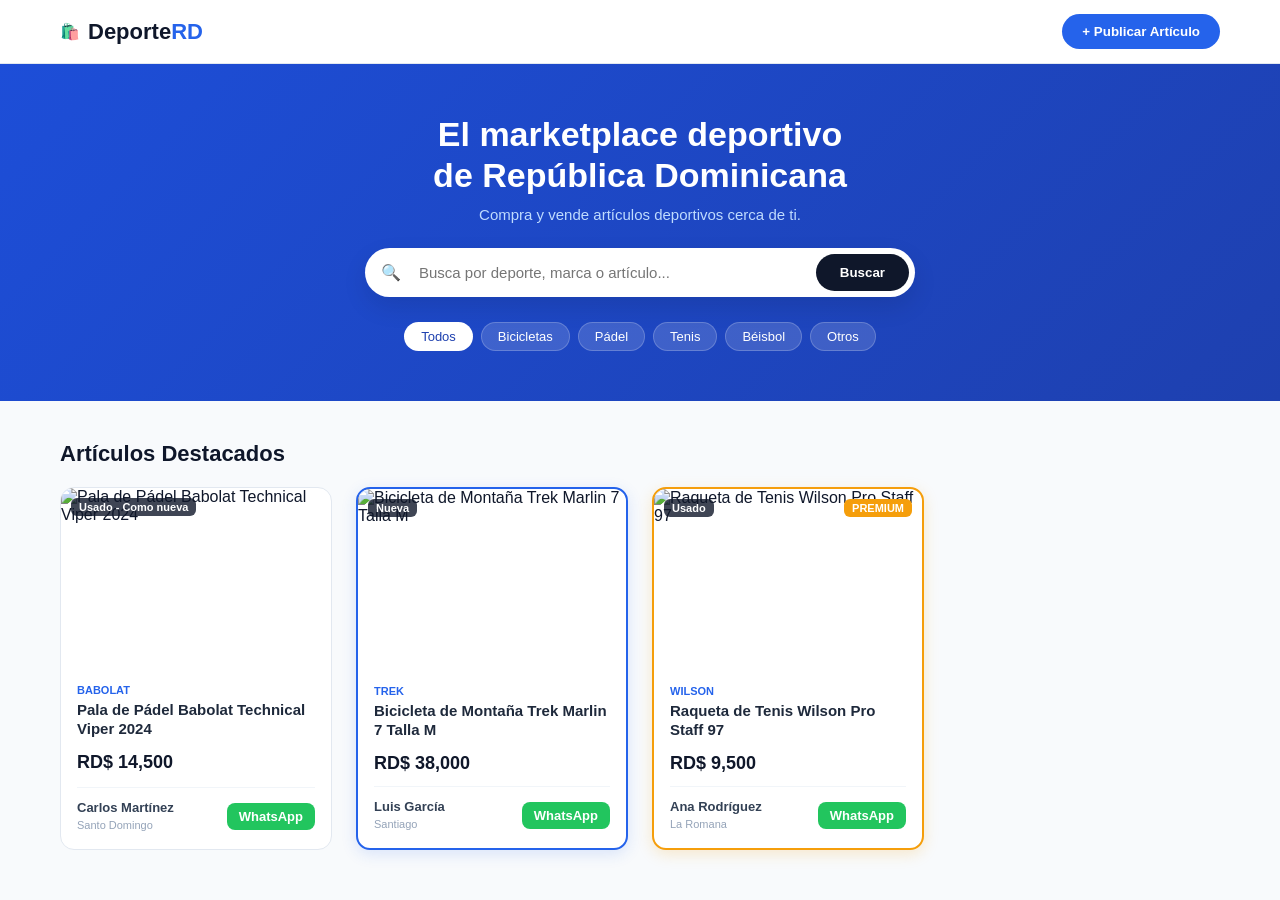
==== index.html @ 19ef5aa2 "Add files via upload" ====
<!DOCTYPE html>
<html lang="es">
<head>
    <meta charset="UTF-8">
    <meta name="viewport" content="width=device-width, initial-scale=1.0">
    <title>DeporteRD - El Marketplace Deportivo de República Dominicana</title>
    <link rel="stylesheet" href="styles.css">
</head>
<body>

    <header class="navbar">
        <div class="nav-container">
            <div class="logo-section">
                <span class="logo-icon">🛍️</span>
                <h1 class="logo">Deporte<span>RD</span></h1>
            </div>
            <button class="btn-publicar" id="btnPublicar">+ Publicar Artículo</button>
        </div>
    </header>

    <section class="hero-banner">
        <div class="hero-content">
            <h2>El marketplace deportivo<br>de República Dominicana</h2>
            <p>Compra y vende artículos deportivos cerca de ti.</p>
            
            <div class="search-container">
                <span class="icon-input">🔍</span>
                <input type="text" id="searchInput" placeholder="Busca por deporte, marca o artículo...">
                <button id="btnBuscar">Buscar</button>
            </div>

            <div class="tags-container">
                <button class="tag-btn active" data-cat="Todos">Todos</button>
                <button class="tag-btn" data-cat="Bicicletas">Bicicletas</button>
                <button class="tag-btn" data-cat="Pádel">Pádel</button>
                <button class="tag-btn" data-cat="Tenis">Tenis</button>
                <button class="tag-btn" data-cat="Béisbol">Béisbol</button>
                <button class="tag-btn" data-cat="Otros">Otros</button>
            </div>
        </div>
    </section>

    <main class="main-content">
        <h2 class="section-title">Artículos Destacados</h2>
        <div class="products-grid" id="productsGrid">
            </div>
    </main>

    <div class="modal-overlay" id="modalPublicar">
        <div class="modal-card">
            <button class="btn-close" id="btnCerrarModal">&times;</button>
            
            <div class="progress-steps-bar">
                <div class="step-indicator active" id="ind-1"><span>1</span> Vendedor</div>
                <div class="step-indicator" id="ind-2"><span>2</span> Artículo</div>
                <div class="step-indicator" id="ind-3"><span>3</span> Multimedia</div>
                <div class="step-indicator" id="ind-4"><span>4</span> Plan y Pago</div>
            </div>

            <form id="flujoPublicarForm">
                
                <div id="step-vendedor" class="step-content active">
                    <h3 class="step-title">Información del Vendedor</h3>
                    <p class="step-subtitle">Introduce tus datos de contacto para que los compradores te escriban.</p>
                    
                    <div class="form-group">
                        <label>Nombre Completo *</label>
                        <input type="text" id="formVendedor" placeholder="Ej. Melvin Paulino" required>
                    </div>
                    <div class="form-row">
                        <div class="form-group">
                            <label>WhatsApp / Celular (Sin guiones) *</label>
                            <input type="tel" id="formWhatsapp" placeholder="Ej. 18095551234" required>
                        </div>
                        <div class="form-group">
                            <label>Provincia / Localización *</label>
                            <select id="formProvincia" required>
                                <option value="Santo Domingo">Santo Domingo (DN)</option>
                                <option value="Santiago">Santiago</option>
                                <option value="La Altagracia">La Altagracia (Punta Cana)</option>
                                <option value="La Romana">La Romana</option>
                                <option value="San Cristóbal">San Cristóbal</option>
                                <option value="Puerto Plata">Puerto Plata</option>
                            </select>
                        </div>
                    </div>
                    <div class="form-group">
                        <label>Correo Electrónico *</label>
                        <input type="email" id="formEmail" placeholder="ejemplo@correo.com" required>
                    </div>
                    
                    <div class="step-actions">
                        <button type="button" class="btn-next" onclick="cambiarPaso(2)">Siguiente Paso &rarr;</button>
                    </div>
                </div>

                <div id="step-articulo" class="step-content">
                    <h3 class="step-title">Detalles del Artículo Deportivo</h3>
                    <p class="step-subtitle">Describe las especificaciones técnicas de lo que vas a vender.</p>
                    
                    <div class="form-group">
                        <label>Título del Anuncio *</label>
                        <input type="text" id="formTitulo" placeholder="Ej. Pala de Pádel Babolat Technical Viper 2024" required>
                    </div>
                    <div class="form-row">
                        <div class="form-group">
                            <label>Marca *</label>
                            <input type="text" id="formMarca" placeholder="Ej. Babolat, Wilson, Trek" required>
                        </div>
                        <div class="form-group">
                            <label>Precio (RD$) *</label>
                            <input type="number" id="formPrecio" placeholder="Ej. 14500" required>
                        </div>
                    </div>
                    <div class="form-row">
                        <div class="form-group">
                            <label>Categoría *</label>
                            <select id="formCategoria" required>
                                <option value="Pádel">Pádel</option>
                                <option value="Bicicletas">Bicicletas</option>
                                <option value="Tenis">Tenis</option>
                                <option value="Béisbol">Béisbol</option>
                                <option value="Otros">Otros</option>
                            </select>
                        </div>
                        <div class="form-group">
                            <label>Condición *</label>
                            <select id="formCondicion" required>
                                <option value="Nueva">Nueva</option>
                                <option value="Usado - Como nueva">Usado - Como nueva</option>
                                <option value="Usado">Usado</option>
                            </select>
                        </div>
                    </div>

                    <div class="step-actions">
                        <button type="button" class="btn-prev" onclick="cambiarPaso(1)">&larr; Atrás</button>
                        <button type="button" class="btn-next" onclick="cambiarPaso(3)">Siguiente Paso &rarr;</button>
                    </div>
                </div>

                <div id="step-multimedia" class="step-content">
                    <h3 class="step-title">Fotos del Artículo</h3>
                    <p class="step-subtitle">Sube una foto clara de buena calidad para atraer clientes.</p>
                    
                    <div class="upload-zone">
                        <label for="formImg" class="custom-upload-label">
                            <span class="upload-big-icon">📷</span>
                            <p>Haz clic para seleccionar la foto desde tu galería</p>
                        </label>
                        <input type="file" id="formImg" accept="image/*" required>
                        <div id="previewContainer" class="img-preview-box" style="display: none;">
                            <img id="imgFormPreview" src="" alt="Vista previa">
                        </div>
                    </div>

                    <div class="step-actions">
                        <button type="button" class="btn-prev" onclick="cambiarPaso(2)">&larr; Atrás</button>
                        <button type="button" class="btn-next" onclick="generarFacturaPaso4()">Siguiente Paso &rarr;</button>
                    </div>
                </div>

                <div id="step-pago" class="step-content">
                    <h3 class="step-title">Selecciona tu Plan de Publicación</h3>
                    <p class="step-subtitle">Elige cómo quieres que destaque tu anuncio en DeporteRD.</p>
                    
                    <div class="planes-selector-grid">
                        <label class="plan-card-opt border-regular">
                            <input type="radio" name="planRadio" value="Regular" data-price="1500" checked>
                            <div class="plan-card-inner">
                                <span class="p-badge regular">Estándar</span>
                                <h4>Plan Regular</h4>
                                <p>Visible en la rejilla general por 30 días enteros.</p>
                                <p class="p-price">RD$ 1,500</p>
                            </div>
                        </label>

                        <label class="plan-card-opt border-destacado">
                            <input type="radio" name="planRadio" value="Destacado" data-price="3250">
                            <div class="plan-card-inner">
                                <span class="p-badge destacado">¡Más vendido!</span>
                                <h4>Plan Destacado</h4>
                                <p>Borde azul brillante, prioridad alta y 25% más ventas.</p>
                                <p class="p-price">RD$ 3,250</p>
                            </div>
                        </label>

                        <label class="plan-card-opt border-premium">
                            <input type="radio" name="planRadio" value="Premium" data-price="7000">
                            <div class="plan-card-inner">
                                <span class="p-badge premium">VVIP</span>
                                <h4>Plan Premium</h4>
                                <p>Fijado en la parte superior de la Portada Principal.</p>
                                <p class="p-price">RD$ 7,000</p>
                            </div>
                        </label>
                    </div>

                    <div class="invoice-box">
                        <p>Monto final a transferir: <strong id="montoFinalLabel">RD$ 1,500</strong></p>
                    </div>

                    <div class="bank-details-card">
                        <h5>🏦 Cuenta de Depósito de Activación:</h5>
                        <p><strong>Banco:</strong> Banco Popular Dominicano</p>
                        <p><strong>Tipo:</strong> Cuenta Corriente</p>
                        <p><strong>Número:</strong> 794561230</p>
                        <p><strong>Nombre:</strong> DeporteRD S.R.L.</p>
                    </div>

                    <div class="form-group style-file-receipt">
                        <label>Adjunta tu captura o foto del comprobante de transferencia *</label>
                        <input type="file" id="formComprobante" accept="image/*" required>
                    </div>

                    <div class="step-actions">
                        <button type="button" class="btn-prev" onclick="cambiarPaso(3)">&larr; Atrás</button>
                        <button type="submit" class="btn-finalizar">🚀 Publicar Anuncio en Vivo</button>
                    </div>
                </div>

            </form>
        </div>
    </div>

    <script src="app.js"></script>
</body>
</html>
---- styles.css ----
/* RESETEO GENERAL */
* {
    margin: 0;
    padding: 0;
    box-sizing: border-box;
    font-family: -apple-system, BlinkMacSystemFont, "Segoe UI", Roboto, sans-serif;
}

body {
    background-color: #f8fafc;
    color: #0f172a;
}

/* NAVBAR */
.navbar {
    background-color: #ffffff;
    border-bottom: 1px solid #e2e8f0;
    padding: 14px 0;
    position: sticky;
    top: 0;
    z-index: 100;
}

.nav-container {
    max-width: 1200px;
    margin: 0 auto;
    padding: 0 20px;
    display: flex;
    justify-content: space-between;
    align-items: center;
}

.logo-section {
    display: flex;
    align-items: center;
    gap: 8px;
}

.logo {
    font-size: 22px;
    font-weight: 800;
}

.logo span {
    color: #2563eb;
}

.btn-publicar {
    background-color: #2563eb;
    color: white;
    border: none;
    padding: 10px 20px;
    border-radius: 50px;
    font-weight: 600;
    cursor: pointer;
    transition: background 0.2s;
}

.btn-publicar:hover {
    background-color: #1d4ed8;
}

/* HERO AZUL */
.hero-banner {
    background: linear-gradient(135deg, #1d4ed8 0%, #1e40af 100%);
    color: white;
    padding: 50px 20px;
    text-align: center;
}

.hero-content {
    max-width: 700px;
    margin: 0 auto;
}

.hero-banner h2 {
    font-size: 34px;
    font-weight: 800;
    line-height: 1.2;
    margin-bottom: 10px;
}

.hero-banner p {
    color: #bfdbfe;
    font-size: 15px;
    margin-bottom: 25px;
}

/* BUSCADOR */
.search-container {
    background: white;
    border-radius: 50px;
    padding: 6px 6px 6px 16px;
    display: flex;
    align-items: center;
    max-width: 550px;
    margin: 0 auto 25px auto;
    box-shadow: 0 10px 25px rgba(0,0,0,0.1);
}

.icon-input {
    color: #94a3b8;
    margin-right: 8px;
}

.search-container input {
    border: none;
    outline: none;
    width: 100%;
    font-size: 15px;
}

.search-container button {
    background: #0f172a;
    color: white;
    border: none;
    padding: 11px 24px;
    font-weight: 600;
    border-radius: 50px;
    cursor: pointer;
}

/* TAGS PILLS */
.tags-container {
    display: flex;
    justify-content: center;
    gap: 8px;
    flex-wrap: wrap;
}

.tag-btn {
    background: rgba(255,255,255,0.15);
    color: white;
    border: 1px solid rgba(255,255,255,0.2);
    padding: 6px 16px;
    border-radius: 50px;
    font-size: 13px;
    cursor: pointer;
    transition: all 0.2s;
}

.tag-btn:hover, .tag-btn.active {
    background: white;
    color: #1e40af;
}

/* CONTENIDO PRINCIPAL */
.main-content {
    max-width: 1200px;
    margin: 40px auto;
    padding: 0 20px;
}

.section-title {
    font-size: 22px;
    margin-bottom: 20px;
}

/* REJILLA PRODUCTOS AUTOMATIZADOS */
.products-grid {
    display: grid;
    grid-template-columns: repeat(auto-fill, minmax(260px, 1fr));
    gap: 24px;
}

.product-card {
    background: white;
    border: 1px solid #e2e8f0;
    border-radius: 14px;
    overflow: hidden;
    display: flex;
    flex-direction: column;
    position: relative;
}

/* BORDES DE DESTACADOS AUTOMATIZADOS (Estilo Supercarros) */
.product-card.card-destacado {
    border: 2px solid #2563eb;
    box-shadow: 0 4px 15px rgba(37, 99, 235, 0.15);
}

.product-card.card-premium {
    border: 2px solid #f59e0b;
    box-shadow: 0 4px 15px rgba(245, 158, 11, 0.2);
}

.card-img-container {
    height: 180px;
    width: 100%;
}

.card-img-container img {
    width: 100%;
    height: 100%;
    object-fit: cover;
}

.badge-condicion {
    position: absolute;
    top: 10px;
    left: 10px;
    background: rgba(15, 23, 42, 0.8);
    color: white;
    font-size: 11px;
    padding: 3px 8px;
    border-radius: 6px;
    font-weight: 600;
}

.badge-vip {
    position: absolute;
    top: 10px;
    right: 10px;
    background: #f59e0b;
    color: white;
    font-size: 11px;
    padding: 3px 8px;
    border-radius: 6px;
    font-weight: 700;
}

.card-info {
    padding: 16px;
    flex-grow: 1;
    display: flex;
    flex-direction: column;
}

.card-brand {
    font-size: 11px;
    text-transform: uppercase;
    color: #2563eb;
    font-weight: 700;
    margin-bottom: 4px;
}

.card-title {
    font-size: 15px;
    font-weight: 600;
    color: #1e293b;
    height: 40px;
    overflow: hidden;
    line-height: 1.3;
}

.card-price {
    font-size: 18px;
    font-weight: 700;
    margin: 12px 0;
}

.card-footer {
    border-top: 1px solid #f1f5f9;
    padding-top: 12px;
    margin-top: auto;
    display: flex;
    justify-content: space-between;
    align-items: center;
}

.seller-name { font-size: 13px; font-weight: 600; color: #334155; display: block;}
.seller-loc { font-size: 11px; color: #94a3b8; }
.btn-whatsapp {
    background: #22c55e;
    color: white;
    text-decoration: none;
    font-size: 13px;
    font-weight: 600;
    padding: 6px 12px;
    border-radius: 8px;
}

/* MODAL POR PASOS */
.modal-overlay {
    position: fixed;
    top:0; left:0; width:100%; height:100%;
    background: rgba(15, 23, 42, 0.5);
    backdrop-filter: blur(4px);
    display: flex; align-items: center; justify-content: center;
    z-index: 1000; opacity: 0; pointer-events: none;
    transition: opacity 0.3s;
}

.modal-overlay.show { opacity: 1; pointer-events: auto; }

.modal-card {
    background: white; width: 92%; max-width: 680px;
    border-radius: 16px; padding: 28px; position: relative;
    max-height: 90vh; overflow-y: auto;
}

.btn-close {
    position: absolute; top: 16px; right: 16px;
    background: none; border:none; font-size: 26px; cursor: pointer; color: #94a3b8;
}

/* BARRA DE PROGRESO DE PASOS (Supercarros Look) */
.progress-steps-bar {
    display: flex; justify-content: space-between;
    border-bottom: 2px solid #f1f5f9; padding-bottom: 14px; margin-bottom: 24px;
}

.step-indicator {
    font-size: 13px; font-weight: 600; color: #94a3b8;
    display: flex; align-items: center; gap: 6px;
}

.step-indicator span {
    width: 22px; height: 22px; border-radius: 50%; background: #e2e8f0;
    display: flex; align-items: center; justify-content: center; font-size: 11px; color: #64748b;
}

.step-indicator.active { color: #2563eb; }
.step-indicator.active span { background: #2563eb; color: white; }

/* MANEJO DE VISIBILIDAD DE PASOS */
.step-content { display: none; }
.step-content.active { display: block; }

.step-title { font-size: 18px; font-weight: 700; margin-bottom: 4px; }
.step-subtitle { font-size: 13px; color: #64748b; margin-bottom: 20px; }

/* ELEMENTOS DEL FORMULARIO */
.form-group { display: flex; flex-direction: column; gap: 4px; margin-bottom: 14px; }
.form-row { display: grid; grid-template-columns: 1fr 1fr; gap: 14px; }
label { font-size: 12px; font-weight: 600; color: #475569; }
input, select { padding: 10px; border: 1px solid #cbd5e1; border-radius: 8px; font-size: 14px; outline: none; }
input:focus, select:focus { border-color: #2563eb; }

/* MULTIMEDIA UPLOAD */
.upload-zone { border: 2px dashed #cbd5e1; border-radius: 10px; padding: 30px; text-align: center; background: #f8fafc; }
.custom-upload-label { cursor: pointer; display: block; }
.upload-big-icon { font-size: 32px; display: block; margin-bottom: 8px; }
.upload-zone p { font-size: 13px; color: #64748b; }
#formImg { display: none; }
.img-preview-box { margin-top: 15px; height: 150px; border-radius: 8px; overflow: hidden; }
.img-preview-box img { width: 100%; height: 100%; object-fit: cover; }

/* SELECTOR DE PLANES */
.planes-selector-grid { display: grid; grid-template-columns: repeat(auto-fit, minmax(180px, 1fr)); gap: 14px; margin-bottom: 20px; }
.plan-card-opt { cursor: pointer; display: block; }
.plan-card-opt input { display: none; }
.plan-card-inner { border: 2px solid #e2e8f0; border-radius: 12px; padding: 16px; text-align: center; position: relative; height: 100%; }

.plan-card-opt input:checked + .plan-card-inner { background: #f0fdf4; }
.plan-card-opt.border-regular input:checked + .plan-card-inner { border-color: #64748b; }
.plan-card-opt.border-destacado input:checked + .plan-card-inner { border-color: #2563eb; }
.plan-card-opt.border-premium input:checked + .plan-card-inner { border-color: #f59e0b; }

.p-badge { font-size: 9px; font-weight: 700; text-transform: uppercase; padding: 2px 8px; border-radius: 20px; color: white; position: absolute; top: -10px; left: 50%; transform: translateX(-50%); }
.p-badge.regular { background: #64748b; }
.p-badge.destacado { background: #2563eb; }
.p-badge.premium { background: #f59e0b; }

.plan-card-inner h4 { font-size: 15px; margin-top: 5px; }
.plan-card-inner p { font-size: 11px; color: #64748b; margin: 8px 0; min-height: 33px; }
.p-price { font-size: 18px; font-weight: 800; color: #0f172a; }

/* COMPROBANTE Y BANCOS */
.invoice-box { background: #f1f5f9; padding: 12px; border-radius: 8px; text-align: center; margin-bottom: 14px; }
.bank-details-card { background: #0f172a; color: white; padding: 14px; border-radius: 10px; margin-bottom: 14px; font-size: 13px; }
.bank-details-card h5 { color: #38bdf8; font-size: 14px; margin-bottom: 6px; }

/* NAVEGACIÓN ACCIONES */
.step-actions { display: flex; justify-content: space-between; margin-top: 24px; gap: 10px; }
.btn-next, .btn-finalizar { background: #2563eb; color: white; border: none; padding: 11px 22px; border-radius: 8px; font-weight: 600; cursor: pointer; margin-left: auto; }
.btn-prev { background: #e2e8f0; color: #475569; border: none; padding: 11px 22px; border-radius: 8px; font-weight: 600; cursor: pointer; }
.btn-finalizar { background: #22c55e; }
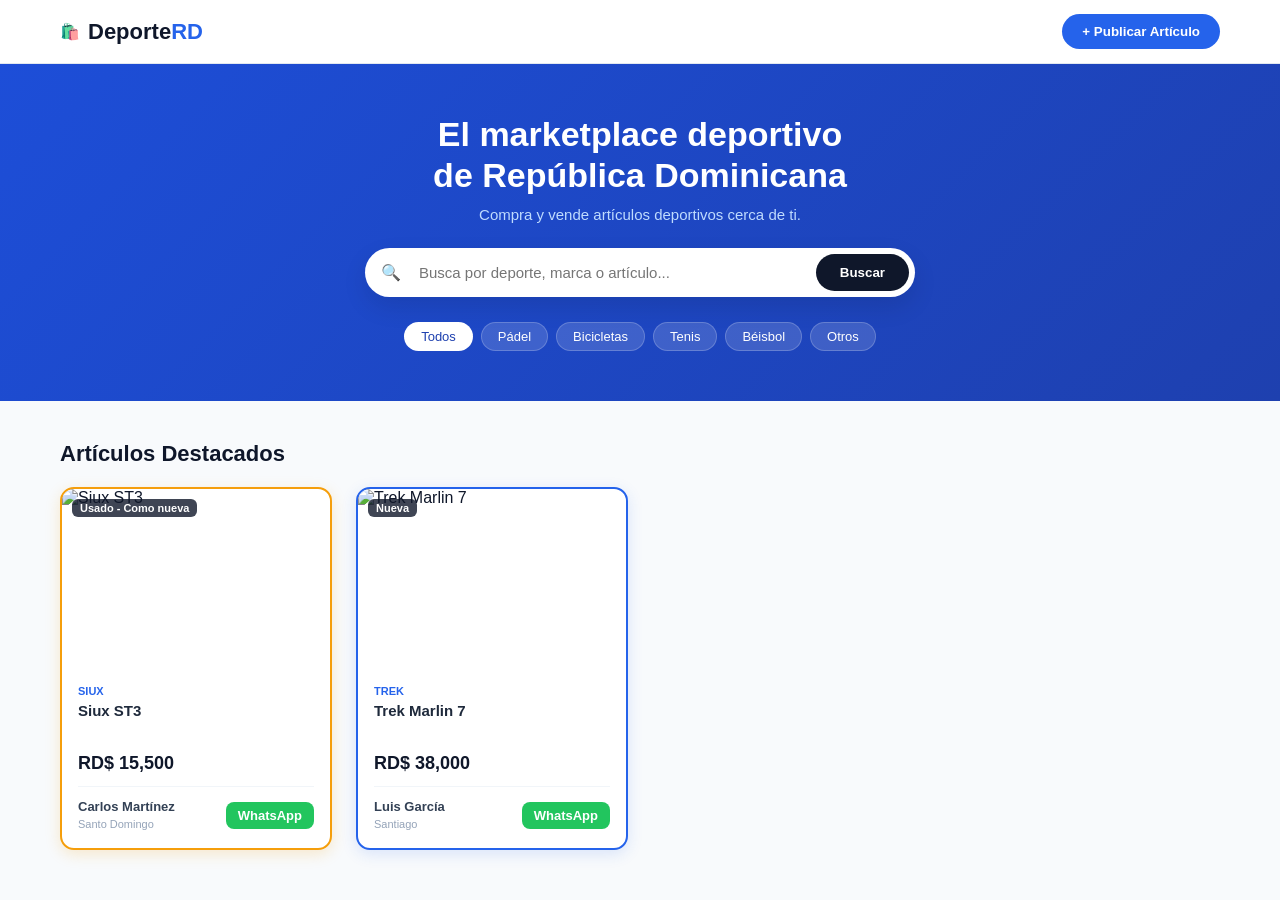
==== commit 09a3a333: "Add files via upload" ====
--- a/index.html
+++ b/index.html
@@ -31,8 +31,8 @@
 
             <div class="tags-container">
                 <button class="tag-btn active" data-cat="Todos">Todos</button>
+                <button class="tag-btn" data-cat="Pádel">Pádel</button>
                 <button class="tag-btn" data-cat="Bicicletas">Bicicletas</button>
-                <button class="tag-btn" data-cat="Pádel">Pádel</button>
                 <button class="tag-btn" data-cat="Tenis">Tenis</button>
                 <button class="tag-btn" data-cat="Béisbol">Béisbol</button>
                 <button class="tag-btn" data-cat="Otros">Otros</button>
@@ -90,32 +90,19 @@
                     </div>
                     
                     <div class="step-actions">
-                        <button type="button" class="btn-next" onclick="cambiarPaso(2)">Siguiente Paso &rarr;</button>
+                        <button type="button" class="btn-next" id="btnPasarAlPaso2">Siguiente Paso &rarr;</button>
                     </div>
                 </div>
 
                 <div id="step-articulo" class="step-content">
                     <h3 class="step-title">Detalles del Artículo Deportivo</h3>
-                    <p class="step-subtitle">Describe las especificaciones técnicas de lo que vas a vender.</p>
-                    
-                    <div class="form-group">
-                        <label>Título del Anuncio *</label>
-                        <input type="text" id="formTitulo" placeholder="Ej. Pala de Pádel Babolat Technical Viper 2024" required>
-                    </div>
+                    <p class="step-subtitle">Selecciona las especificaciones técnicas oficiales de tu producto.</p>
+                    
                     <div class="form-row">
                         <div class="form-group">
-                            <label>Marca *</label>
-                            <input type="text" id="formMarca" placeholder="Ej. Babolat, Wilson, Trek" required>
-                        </div>
-                        <div class="form-group">
-                            <label>Precio (RD$) *</label>
-                            <input type="number" id="formPrecio" placeholder="Ej. 14500" required>
-                        </div>
-                    </div>
-                    <div class="form-row">
-                        <div class="form-group">
-                            <label>Categoría *</label>
+                            <label>Categoría / Deporte *</label>
                             <select id="formCategoria" required>
+                                <option value="">-- Selecciona Deporte --</option>
                                 <option value="Pádel">Pádel</option>
                                 <option value="Bicicletas">Bicicletas</option>
                                 <option value="Tenis">Tenis</option>
@@ -124,6 +111,21 @@
                             </select>
                         </div>
                         <div class="form-group">
+                            <label>Marca *</label>
+                            <select id="formMarca" required disabled>
+                                <option value="">-- Elige primero el deporte --</option>
+                            </select>
+                        </div>
+                    </div>
+
+                    <div class="form-row">
+                        <div class="form-group">
+                            <label>Modelo *</label>
+                            <select id="formModelo" required disabled>
+                                <option value="">-- Elige primero la marca --</option>
+                            </select>
+                        </div>
+                        <div class="form-group">
                             <label>Condición *</label>
                             <select id="formCondicion" required>
                                 <option value="Nueva">Nueva</option>
@@ -133,9 +135,16 @@
                         </div>
                     </div>
 
-                    <div class="step-actions">
-                        <button type="button" class="btn-prev" onclick="cambiarPaso(1)">&larr; Atrás</button>
-                        <button type="button" class="btn-next" onclick="cambiarPaso(3)">Siguiente Paso &rarr;</button>
+                    <div class="form-group">
+                        <label>Precio (RD$) *</label>
+                        <input type="number" id="formPrecio" placeholder="Ej. 14500" required>
+                    </div>
+
+                    <input type="hidden" id="formTitulo">
+
+                    <div class="step-actions">
+                        <button type="button" class="btn-prev" id="btnVolverAlPaso1">&larr; Atrás</button>
+                        <button type="button" class="btn-next" id="btnPasarAlPaso3">Siguiente Paso &rarr;</button>
                     </div>
                 </div>
 
@@ -149,14 +158,14 @@
                             <p>Haz clic para seleccionar la foto desde tu galería</p>
                         </label>
                         <input type="file" id="formImg" accept="image/*" required>
-                        <div id="previewContainer" class="img-preview-box" style="display: none;">
-                            <img id="imgFormPreview" src="" alt="Vista previa">
-                        </div>
-                    </div>
-
-                    <div class="step-actions">
-                        <button type="button" class="btn-prev" onclick="cambiarPaso(2)">&larr; Atrás</button>
-                        <button type="button" class="btn-next" onclick="generarFacturaPaso4()">Siguiente Paso &rarr;</button>
+                        <div id="previewContainer" class="img-preview-box" style="display: none; text-align: center; margin-top: 15px;">
+                            <img id="imgFormPreview" src="" alt="Vista previa" style="max-width: 100%; max-height: 200px; border-radius: 8px;">
+                        </div>
+                    </div>
+
+                    <div class="step-actions">
+                        <button type="button" class="btn-prev" id="btnVolverAlPaso2">&larr; Atrás</button>
+                        <button type="button" class="btn-next" id="btnPasarAlPaso4">Siguiente Paso &rarr;</button>
                     </div>
                 </div>
 
@@ -196,26 +205,26 @@
                         </label>
                     </div>
 
-                    <div class="invoice-box">
-                        <p>Monto final a transferir: <strong id="montoFinalLabel">RD$ 1,500</strong></p>
-                    </div>
-
-                    <div class="bank-details-card">
-                        <h5>🏦 Cuenta de Depósito de Activación:</h5>
-                        <p><strong>Banco:</strong> Banco Popular Dominicano</p>
-                        <p><strong>Tipo:</strong> Cuenta Corriente</p>
-                        <p><strong>Número:</strong> 794561230</p>
-                        <p><strong>Nombre:</strong> DeporteRD S.R.L.</p>
-                    </div>
-
-                    <div class="form-group style-file-receipt">
+                    <div class="invoice-box" style="margin: 20px 0; padding: 15px; background: #f1f5f9; border-radius: 8px;">
+                        <p style="margin:0; font-size:16px;">Monto final a transferir: <strong id="montoFinalLabel" style="color:#2563eb; font-size:18px;">RD$ 1,500</strong></p>
+                    </div>
+
+                    <div class="bank-details-card" style="padding: 15px; background: #eff6ff; border: 1px solid #bfdbfe; border-radius: 8px; margin-bottom: 20px;">
+                        <h5 style="margin:0 0 10px 0; color:#1e40af;">🏦 Cuenta de Depósito de Activación:</h5>
+                        <p style="margin:3px 0;"><strong>Banco:</strong> Banco Popular Dominicano</p>
+                        <p style="margin:3px 0;"><strong>Tipo:</strong> Cuenta Corriente</p>
+                        <p style="margin:3px 0;"><strong>Número:</strong> 794561230</p>
+                        <p style="margin:3px 0;"><strong>Nombre:</strong> DeporteRD S.R.L.</p>
+                    </div>
+
+                    <div class="form-group">
                         <label>Adjunta tu captura o foto del comprobante de transferencia *</label>
                         <input type="file" id="formComprobante" accept="image/*" required>
                     </div>
 
                     <div class="step-actions">
-                        <button type="button" class="btn-prev" onclick="cambiarPaso(3)">&larr; Atrás</button>
-                        <button type="submit" class="btn-finalizar">🚀 Publicar Anuncio en Vivo</button>
+                        <button type="button" class="btn-prev" id="btnVolverAlPaso3">&larr; Atrás</button>
+                        <button type="submit" class="btn-finalizar" style="background:#22c55e; color:white;">🚀 Publicar Anuncio en Vivo</button>
                     </div>
                 </div>
 
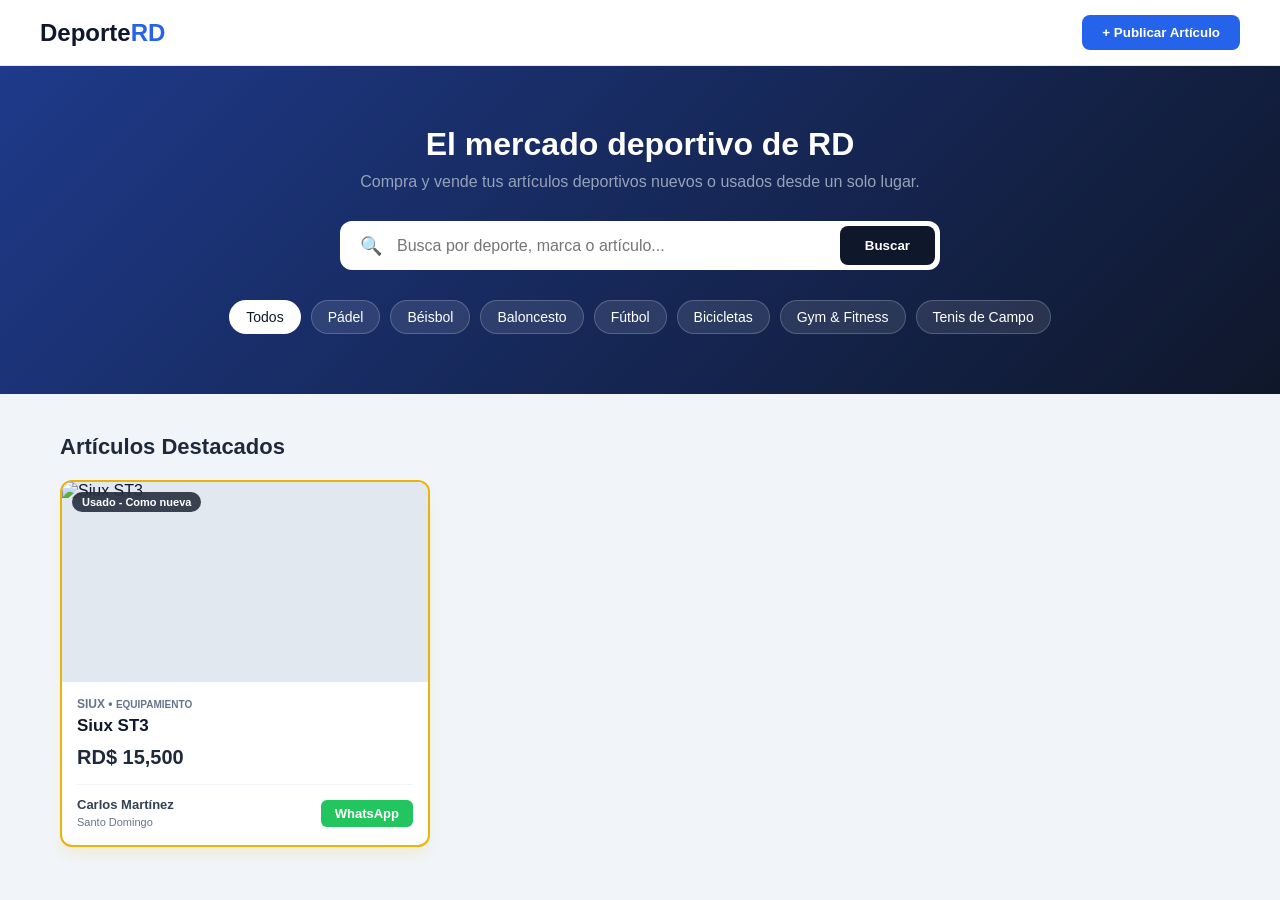
==== commit 75659703: "Add files via upload" ====
--- a/index.html
+++ b/index.html
@@ -3,25 +3,24 @@
 <head>
     <meta charset="UTF-8">
     <meta name="viewport" content="width=device-width, initial-scale=1.0">
-    <title>DeporteRD - El Marketplace Deportivo de República Dominicana</title>
+    <title>DeporteRD - Compra y Venta de Artículos Deportivos</title>
     <link rel="stylesheet" href="styles.css">
 </head>
 <body>
 
-    <header class="navbar">
+    <nav class="navbar">
         <div class="nav-container">
             <div class="logo-section">
-                <span class="logo-icon">🛍️</span>
                 <h1 class="logo">Deporte<span>RD</span></h1>
             </div>
             <button class="btn-publicar" id="btnPublicar">+ Publicar Artículo</button>
         </div>
-    </header>
-
-    <section class="hero-banner">
+    </nav>
+
+    <header class="hero-banner">
         <div class="hero-content">
-            <h2>El marketplace deportivo<br>de República Dominicana</h2>
-            <p>Compra y vende artículos deportivos cerca de ti.</p>
+            <h2>El mercado deportivo de RD</h2>
+            <p>Compra y vende tus artículos deportivos nuevos o usados desde un solo lugar.</p>
             
             <div class="search-container">
                 <span class="icon-input">🔍</span>
@@ -32,13 +31,15 @@
             <div class="tags-container">
                 <button class="tag-btn active" data-cat="Todos">Todos</button>
                 <button class="tag-btn" data-cat="Pádel">Pádel</button>
+                <button class="tag-btn" data-cat="Béisbol">Béisbol</button>
+                <button class="tag-btn" data-cat="Baloncesto">Baloncesto</button>
+                <button class="tag-btn" data-cat="Fútbol">Fútbol</button>
                 <button class="tag-btn" data-cat="Bicicletas">Bicicletas</button>
-                <button class="tag-btn" data-cat="Tenis">Tenis</button>
-                <button class="tag-btn" data-cat="Béisbol">Béisbol</button>
-                <button class="tag-btn" data-cat="Otros">Otros</button>
-            </div>
-        </div>
-    </section>
+                <button class="tag-btn" data-cat="Gym & Fitness">Gym & Fitness</button>
+                <button class="tag-btn" data-cat="Tenis">Tenis de Campo</button>
+            </div>
+        </div>
+    </header>
 
     <main class="main-content">
         <h2 class="section-title">Artículos Destacados</h2>
@@ -46,7 +47,7 @@
             </div>
     </main>
 
-    <div class="modal-overlay" id="modalPublicar">
+    <div class="modal-overlay" id="modalPublicar" style="display: none;">
         <div class="modal-card">
             <button class="btn-close" id="btnCerrarModal">&times;</button>
             
@@ -61,58 +62,60 @@
                 
                 <div id="step-vendedor" class="step-content active">
                     <h3 class="step-title">Información del Vendedor</h3>
-                    <p class="step-subtitle">Introduce tus datos de contacto para que los compradores te escriban.</p>
-                    
+                    <p class="step-subtitle">Introduce tus datos de contacto para que los compradores te escriban directamente.</p>
+                    
+                    <div id="error-step-1" class="error-banner-inline" style="display: none;"></div>
+
                     <div class="form-group">
-                        <label>Nombre Completo *</label>
-                        <input type="text" id="formVendedor" placeholder="Ej. Melvin Paulino" required>
-                    </div>
-                    <div class="form-row">
-                        <div class="form-group">
-                            <label>WhatsApp / Celular (Sin guiones) *</label>
-                            <input type="tel" id="formWhatsapp" placeholder="Ej. 18095551234" required>
-                        </div>
-                        <div class="form-group">
-                            <label>Provincia / Localización *</label>
-                            <select id="formProvincia" required>
+                        <label for="formVendedor">Nombre Completo *</label>
+                        <input type="text" id="formVendedor" placeholder="Ej. Juan Pérez">
+                    </div>
+
+                    <div class="form-row">
+                        <div class="form-group">
+                            <label for="formWhatsapp">WhatsApp / Celular (Sin guiones) *</label>
+                            <input type="tel" id="formWhatsapp" placeholder="Ej. 8095551111">
+                        </div>
+                        <div class="form-group">
+                            <label for="formProvincia">Provincia / Localización *</label>
+                            <select id="formProvincia">
                                 <option value="Santo Domingo">Santo Domingo (DN)</option>
                                 <option value="Santiago">Santiago</option>
-                                <option value="La Altagracia">La Altagracia (Punta Cana)</option>
+                                <option value="La Altagracia">La Altagracia (Bávaro / Punta Cana)</option>
+                                <option value="San Cristóbal">San Cristóbal</option>
                                 <option value="La Romana">La Romana</option>
-                                <option value="San Cristóbal">San Cristóbal</option>
                                 <option value="Puerto Plata">Puerto Plata</option>
-                            </select>
-                        </div>
-                    </div>
+                                <option value="San Pedro de Macorís">San Pedro de Macorís</option>
+                                <option value="Duarte">Duarte (San Francisco)</option>
+                            </select>
+                        </div>
+                    </div>
+
                     <div class="form-group">
-                        <label>Correo Electrónico *</label>
-                        <input type="email" id="formEmail" placeholder="ejemplo@correo.com" required>
-                    </div>
-                    
-                    <div class="step-actions">
-                        <button type="button" class="btn-next" id="btnPasarAlPaso2">Siguiente Paso &rarr;</button>
+                        <label for="formEmail">Correo Electrónico *</label>
+                        <input type="email" id="formEmail" placeholder="Ej. tu-correo@gmail.com">
+                    </div>
+
+                    <div class="step-actions" style="justify-content: flex-end;">
+                        <button type="button" class="btn-next" id="btnPasarAlPaso2">Siguiente Paso →</button>
                     </div>
                 </div>
 
                 <div id="step-articulo" class="step-content">
                     <h3 class="step-title">Detalles del Artículo Deportivo</h3>
-                    <p class="step-subtitle">Selecciona las especificaciones técnicas oficiales de tu producto.</p>
-                    
-                    <div class="form-row">
-                        <div class="form-group">
-                            <label>Categoría / Deporte *</label>
-                            <select id="formCategoria" required>
-                                <option value="">-- Selecciona Deporte --</option>
-                                <option value="Pádel">Pádel</option>
-                                <option value="Bicicletas">Bicicletas</option>
-                                <option value="Tenis">Tenis</option>
-                                <option value="Béisbol">Béisbol</option>
-                                <option value="Otros">Otros</option>
-                            </select>
-                        </div>
-                        <div class="form-group">
-                            <label>Marca *</label>
-                            <select id="formMarca" required disabled>
+                    <p class="step-subtitle">Todos los campos técnicos son estrictamente obligatorios.</p>
+                    
+                    <div id="error-step-2" class="error-banner-inline" style="display: none;"></div>
+
+                    <div class="form-row">
+                        <div class="form-group">
+                            <label for="formCategoria">Deporte Principal *</label>
+                            <select id="formCategoria">
+                                </select>
+                        </div>
+                        <div class="form-group">
+                            <label for="formTipo">Tipo de Artículo *</label>
+                            <select id="formTipo" disabled>
                                 <option value="">-- Elige primero el deporte --</option>
                             </select>
                         </div>
@@ -120,115 +123,138 @@
 
                     <div class="form-row">
                         <div class="form-group">
-                            <label>Modelo *</label>
-                            <select id="formModelo" required disabled>
+                            <label for="formMarca">Marca *</label>
+                            <select id="formMarca" disabled>
                                 <option value="">-- Elige primero la marca --</option>
                             </select>
                         </div>
                         <div class="form-group">
-                            <label>Condición *</label>
-                            <select id="formCondicion" required>
+                            <label for="formModelo">Modelo *</label>
+                            <select id="formModelo" disabled>
+                                <option value="">-- Elige primero la marca --</option>
+                            </select>
+                        </div>
+                    </div>
+
+                    <div id="wrapperModeloManual" class="campo-manual-container" style="display: none;">
+                        <label for="inputModeloManual">Especifica la marca o modelo de forma manual aquí: *</label>
+                        <input type="text" id="inputModeloManual" placeholder="Escribe el modelo exacto...">
+                    </div>
+
+                    <div class="form-row">
+                        <div class="form-group">
+                            <label for="formCondicion">Condición *</label>
+                            <select id="formCondicion">
                                 <option value="Nueva">Nueva</option>
                                 <option value="Usado - Como nueva">Usado - Como nueva</option>
-                                <option value="Usado">Usado</option>
-                            </select>
-                        </div>
-                    </div>
-
-                    <div class="form-group">
-                        <label>Precio (RD$) *</label>
-                        <input type="number" id="formPrecio" placeholder="Ej. 14500" required>
-                    </div>
-
-                    <input type="hidden" id="formTitulo">
+                                <option value="Usado - Buen estado">Usado - Buen estado</option>
+                                <option value="Usado - Detalles de uso">Usado - Detalles de uso</option>
+                            </select>
+                        </div>
+                        <div class="form-group">
+                            <label for="formPrecio">Precio (RD$) *</label>
+                            <input type="number" id="formPrecio" placeholder="Ej. 14500">
+                        </div>
+                    </div>
+
+                    <input type="hidden" id="formTitulo" value="">
 
                     <div class="step-actions">
-                        <button type="button" class="btn-prev" id="btnVolverAlPaso1">&larr; Atrás</button>
-                        <button type="button" class="btn-next" id="btnPasarAlPaso3">Siguiente Paso &rarr;</button>
+                        <button type="button" class="btn-prev" id="btnVolverAlPaso1">← Atrás</button>
+                        <button type="button" class="btn-next" id="btnPasarAlPaso3">Siguiente Paso →</button>
                     </div>
                 </div>
 
                 <div id="step-multimedia" class="step-content">
                     <h3 class="step-title">Fotos del Artículo</h3>
-                    <p class="step-subtitle">Sube una foto clara de buena calidad para atraer clientes.</p>
-                    
-                    <div class="upload-zone">
-                        <label for="formImg" class="custom-upload-label">
-                            <span class="upload-big-icon">📷</span>
-                            <p>Haz clic para seleccionar la foto desde tu galería</p>
-                        </label>
-                        <input type="file" id="formImg" accept="image/*" required>
-                        <div id="previewContainer" class="img-preview-box" style="display: none; text-align: center; margin-top: 15px;">
-                            <img id="imgFormPreview" src="" alt="Vista previa" style="max-width: 100%; max-height: 200px; border-radius: 8px;">
-                        </div>
+                    <p class="step-subtitle">Sube imágenes reales de tu producto. Puedes agregar hasta 3 fotos simultáneas.</p>
+                    
+                    <div id="error-step-3" class="error-banner-inline" style="display: none;"></div>
+
+                    <div class="upload-container-modern">
+                        <label for="formImg" class="upload-zone-modern" id="dropZone">
+                            <span class="upload-icon-animated">📸</span>
+                            <p class="upload-text-main">Haga clic aquí para <span class="upload-link">cargar fotos</span></p>
+                            <p class="upload-text-sub">Soporta un máximo de 3 imágenes claras</p>
+                            <input type="file" id="formImg" accept="image/*" multiple style="display: none;">
+                        </label>
+
+                        <div id="previewMultiGrid" class="preview-multi-grid"></div>
                     </div>
 
                     <div class="step-actions">
-                        <button type="button" class="btn-prev" id="btnVolverAlPaso2">&larr; Atrás</button>
-                        <button type="button" class="btn-next" id="btnPasarAlPaso4">Siguiente Paso &rarr;</button>
+                        <button type="button" class="btn-prev" id="btnVolverAlPaso2">← Atrás</button>
+                        <button type="button" class="btn-next" id="btnPasarAlPaso4">Siguiente Paso →</button>
                     </div>
                 </div>
 
                 <div id="step-pago" class="step-content">
-                    <h3 class="step-title">Selecciona tu Plan de Publicación</h3>
-                    <p class="step-subtitle">Elige cómo quieres que destaque tu anuncio en DeporteRD.</p>
-                    
+                    <h3 class="step-title">Selecciona un Plan de Exposición</h3>
+                    <p class="step-subtitle">Tu anuncio requiere validación manual. Selecciona cómo deseas posicionarlo.</p>
+                    
+                    <div id="error-step-4" class="error-banner-inline" style="display: none;"></div>
+
                     <div class="planes-selector-grid">
                         <label class="plan-card-opt border-regular">
-                            <input type="radio" name="planRadio" value="Regular" data-price="1500" checked>
+                            <input type="radio" name="planRadio" value="Básico" data-price="1500" checked>
                             <div class="plan-card-inner">
                                 <span class="p-badge regular">Estándar</span>
-                                <h4>Plan Regular</h4>
-                                <p>Visible en la rejilla general por 30 días enteros.</p>
+                                <h4>Anuncio Básico</h4>
+                                <p>Publicación estándar visible en el feed regular de búsquedas por 30 días.</p>
                                 <p class="p-price">RD$ 1,500</p>
                             </div>
                         </label>
 
                         <label class="plan-card-opt border-destacado">
-                            <input type="radio" name="planRadio" value="Destacado" data-price="3250">
+                            <input type="radio" name="planRadio" value="Destacado" data-price="2500">
                             <div class="plan-card-inner">
-                                <span class="p-badge destacado">¡Más vendido!</span>
-                                <h4>Plan Destacado</h4>
-                                <p>Borde azul brillante, prioridad alta y 25% más ventas.</p>
-                                <p class="p-price">RD$ 3,250</p>
+                                <span class="p-badge destacado">Recomendado</span>
+                                <h4>Anuncio Destacado</h4>
+                                <p>Borde azul premium y mejor visibilidad en los resultados de búsquedas filtradas.</p>
+                                <p class="p-price">RD$ 2,500</p>
                             </div>
                         </label>
 
                         <label class="plan-card-opt border-premium">
-                            <input type="radio" name="planRadio" value="Premium" data-price="7000">
+                            <input type="radio" name="planRadio" value="Premium" data-price="4000">
                             <div class="plan-card-inner">
-                                <span class="p-badge premium">VVIP</span>
-                                <h4>Plan Premium</h4>
-                                <p>Fijado en la parte superior de la Portada Principal.</p>
-                                <p class="p-price">RD$ 7,000</p>
+                                <span class="p-badge premium">Máximo Alcance</span>
+                                <h4>Anuncio Premium 🔥</h4>
+                                <p>Marco dorado brillante, fijado arriba de la portada principal y prioridad absoluta en búsquedas.</p>
+                                <p class="p-price">RD$ 4,000</p>
                             </div>
                         </label>
                     </div>
 
-                    <div class="invoice-box" style="margin: 20px 0; padding: 15px; background: #f1f5f9; border-radius: 8px;">
-                        <p style="margin:0; font-size:16px;">Monto final a transferir: <strong id="montoFinalLabel" style="color:#2563eb; font-size:18px;">RD$ 1,500</strong></p>
-                    </div>
-
-                    <div class="bank-details-card" style="padding: 15px; background: #eff6ff; border: 1px solid #bfdbfe; border-radius: 8px; margin-bottom: 20px;">
-                        <h5 style="margin:0 0 10px 0; color:#1e40af;">🏦 Cuenta de Depósito de Activación:</h5>
-                        <p style="margin:3px 0;"><strong>Banco:</strong> Banco Popular Dominicano</p>
-                        <p style="margin:3px 0;"><strong>Tipo:</strong> Cuenta Corriente</p>
-                        <p style="margin:3px 0;"><strong>Número:</strong> 794561230</p>
-                        <p style="margin:3px 0;"><strong>Nombre:</strong> DeporteRD S.R.L.</p>
-                    </div>
-
-                    <div class="form-group">
-                        <label>Adjunta tu captura o foto del comprobante de transferencia *</label>
-                        <input type="file" id="formComprobante" accept="image/*" required>
+                    <div style="background: #f8fafc; border: 1px solid #e2e8f0; padding: 15px; border-radius: 10px; margin: 20px 0; text-align: left;">
+                        <h4 style="font-size: 14px; margin-bottom: 5px; color: #0f172a;">Banco Popular Dominicano</h4>
+                        <p style="font-size: 13px; color: #475569;">Cuenta Corriente: <strong>834211904</strong></p>
+                        <p style="font-size: 13px; color: #475569;">Titular: <strong>DeporteRD S.R.L.</strong></p>
+                    </div>
+
+                    <div class="form-group" style="text-align: left;">
+                        <label for="formComprobante">Adjuntar Comprobante de Pago (Foto / Captura) *</label>
+                        <input type="file" id="formComprobante" accept="image/*">
                     </div>
 
                     <div class="step-actions">
-                        <button type="button" class="btn-prev" id="btnVolverAlPaso3">&larr; Atrás</button>
-                        <button type="submit" class="btn-finalizar" style="background:#22c55e; color:white;">🚀 Publicar Anuncio en Vivo</button>
+                        <button type="button" class="btn-prev" id="btnVolverAlPaso3">← Atrás</button>
+                        <button type="submit" class="btn-finalizar" id="btnSubmitFinal">Publicar y Pagar (<span id="montoFinalLabel">RD$ 1,500</span>)</button>
                     </div>
                 </div>
 
             </form>
+        </div>
+    </div>
+
+    <div class="modal-overlay" id="modalExitoNativo" style="display: none; z-index: 2000;">
+        <div class="modal-card" style="max-width: 450px; text-align: center; padding: 35px 25px;">
+            <div style="font-size: 55px; margin-bottom: 15px;">🎉</div>
+            <h3 style="font-size: 22px; font-weight: bold; margin-bottom: 10px; color: #0f172a;">¡Anuncio enviado a revisión!</h3>
+            <p style="font-size: 14px; color: #475569; line-height: 1.5; margin-bottom: 25px;">
+                Tu comprobante de pago ha sido registrado. Nuestro equipo (**DeporteRD**) validará la transferencia en un plazo de **5 a 15 minutos** en nuestro banco y tu anuncio se activará automáticamente en la portada principal. ¡Gracias!
+            </p>
+            <button type="button" class="btn-finalizar" id="btnCerrarExito" style="width: 100%; padding: 12px;">Entendido</button>
         </div>
     </div>
 
--- a/styles.css
+++ b/styles.css
@@ -1,21 +1,21 @@
-/* RESETEO GENERAL */
+/* CONFIGURACIÓN GENERAL */
 * {
     margin: 0;
     padding: 0;
     box-sizing: border-box;
-    font-family: -apple-system, BlinkMacSystemFont, "Segoe UI", Roboto, sans-serif;
+    font-family: -apple-system, BlinkMacSystemFont, "Segoe UI", Roboto, Helvetica, Arial, sans-serif;
 }
 
 body {
-    background-color: #f8fafc;
+    background-color: #f1f5f9;
     color: #0f172a;
 }
 
 /* NAVBAR */
 .navbar {
-    background-color: #ffffff;
+    background: #ffffff;
     border-bottom: 1px solid #e2e8f0;
-    padding: 14px 0;
+    padding: 15px 20px;
     position: sticky;
     top: 0;
     z-index: 100;
@@ -24,7 +24,6 @@
 .nav-container {
     max-width: 1200px;
     margin: 0 auto;
-    padding: 0 20px;
     display: flex;
     justify-content: space-between;
     align-items: center;
@@ -33,12 +32,13 @@
 .logo-section {
     display: flex;
     align-items: center;
-    gap: 8px;
+    gap: 10px;
 }
 
 .logo {
-    font-size: 22px;
+    font-size: 24px;
     font-weight: 800;
+    color: #0f172a;
 }
 
 .logo span {
@@ -46,105 +46,100 @@
 }
 
 .btn-publicar {
-    background-color: #2563eb;
+    background: #2563eb;
     color: white;
     border: none;
     padding: 10px 20px;
-    border-radius: 50px;
+    border-radius: 8px;
     font-weight: 600;
     cursor: pointer;
     transition: background 0.2s;
 }
 
 .btn-publicar:hover {
-    background-color: #1d4ed8;
-}
-
-/* HERO AZUL */
+    background: #1d4ed8;
+}
+
+/* HERO */
 .hero-banner {
-    background: linear-gradient(135deg, #1d4ed8 0%, #1e40af 100%);
-    color: white;
-    padding: 50px 20px;
+    background: linear-gradient(135deg, #1e3a8a 0%, #0f172a 100%);
+    color: white;
+    padding: 60px 20px;
     text-align: center;
 }
 
-.hero-content {
-    max-width: 700px;
-    margin: 0 auto;
-}
-
-.hero-banner h2 {
-    font-size: 34px;
+.hero-content h2 {
+    font-size: 32px;
     font-weight: 800;
-    line-height: 1.2;
     margin-bottom: 10px;
 }
 
-.hero-banner p {
-    color: #bfdbfe;
-    font-size: 15px;
-    margin-bottom: 25px;
-}
-
-/* BUSCADOR */
+.hero-content p {
+    color: #94a3b8;
+    margin-bottom: 30px;
+}
+
 .search-container {
     background: white;
-    border-radius: 50px;
-    padding: 6px 6px 6px 16px;
-    display: flex;
-    align-items: center;
-    max-width: 550px;
-    margin: 0 auto 25px auto;
-    box-shadow: 0 10px 25px rgba(0,0,0,0.1);
+    max-width: 600px;
+    margin: 0 auto 30px auto;
+    border-radius: 12px;
+    display: flex;
+    align-items: center;
+    padding: 5px;
+    overflow: hidden;
 }
 
 .icon-input {
-    color: #94a3b8;
-    margin-right: 8px;
+    padding: 0 15px;
+    font-size: 18px;
 }
 
 .search-container input {
+    flex: 1;
     border: none;
     outline: none;
-    width: 100%;
-    font-size: 15px;
+    padding: 10px 0;
+    font-size: 16px;
+    color: #0f172a;
 }
 
 .search-container button {
     background: #0f172a;
     color: white;
     border: none;
-    padding: 11px 24px;
+    padding: 12px 25px;
+    border-radius: 8px;
     font-weight: 600;
-    border-radius: 50px;
-    cursor: pointer;
-}
-
-/* TAGS PILLS */
+    cursor: pointer;
+}
+
 .tags-container {
     display: flex;
     justify-content: center;
-    gap: 8px;
+    gap: 10px;
     flex-wrap: wrap;
+    max-width: 900px;
+    margin: 0 auto;
 }
 
 .tag-btn {
-    background: rgba(255,255,255,0.15);
-    color: white;
-    border: 1px solid rgba(255,255,255,0.2);
-    padding: 6px 16px;
-    border-radius: 50px;
-    font-size: 13px;
-    cursor: pointer;
+    background: rgba(255, 255, 255, 0.1);
+    color: white;
+    border: 1px solid rgba(255, 255, 255, 0.2);
+    padding: 8px 16px;
+    border-radius: 20px;
+    cursor: pointer;
+    font-size: 14px;
     transition: all 0.2s;
 }
 
 .tag-btn:hover, .tag-btn.active {
     background: white;
-    color: #1e40af;
-}
-
-/* CONTENIDO PRINCIPAL */
+    color: #0f172a;
+}
+
+/* REJILLA DE ARTÍCULOS */
 .main-content {
     max-width: 1200px;
     margin: 40px auto;
@@ -154,39 +149,37 @@
 .section-title {
     font-size: 22px;
     margin-bottom: 20px;
-}
-
-/* REJILLA PRODUCTOS AUTOMATIZADOS */
+    color: #1e293b;
+}
+
 .products-grid {
     display: grid;
-    grid-template-columns: repeat(auto-fill, minmax(260px, 1fr));
-    gap: 24px;
-}
-
+    grid-template-columns: repeat(auto-fill, minmax(280px, 1fr));
+    gap: 25px;
+}
+
+/* TARJETAS */
 .product-card {
     background: white;
+    border-radius: 12px;
+    overflow: hidden;
+    box-shadow: 0 4px 6px -1px rgba(0,0,0,0.05);
     border: 1px solid #e2e8f0;
-    border-radius: 14px;
-    overflow: hidden;
     display: flex;
     flex-direction: column;
     position: relative;
 }
 
-/* BORDES DE DESTACADOS AUTOMATIZADOS (Estilo Supercarros) */
-.product-card.card-destacado {
-    border: 2px solid #2563eb;
-    box-shadow: 0 4px 15px rgba(37, 99, 235, 0.15);
-}
-
-.product-card.card-premium {
-    border: 2px solid #f59e0b;
-    box-shadow: 0 4px 15px rgba(245, 158, 11, 0.2);
-}
-
+.card-premium { border: 2.5px solid #eab308; box-shadow: 0 10px 15px -3px rgba(234, 179, 8, 0.15); }
+.card-destacado { border: 2px solid #2563eb; }
+
+/* Sistema de carrusel/puntos básico para las fotos en la tarjeta */
 .card-img-container {
-    height: 180px;
+    position: relative;
     width: 100%;
+    height: 200px;
+    background: #e2e8f0;
+    overflow: hidden;
 }
 
 .card-img-container img {
@@ -201,168 +194,306 @@
     left: 10px;
     background: rgba(15, 23, 42, 0.8);
     color: white;
+    padding: 4px 10px;
     font-size: 11px;
-    padding: 3px 8px;
-    border-radius: 6px;
-    font-weight: 600;
-}
-
-.badge-vip {
+    font-weight: bold;
+    border-radius: 20px;
+    backdrop-filter: blur(4px);
+    z-index: 2;
+}
+
+/* Botón flotante para borrar publicaciones */
+.btn-eliminar-anuncio {
     position: absolute;
     top: 10px;
     right: 10px;
-    background: #f59e0b;
-    color: white;
-    font-size: 11px;
-    padding: 3px 8px;
-    border-radius: 6px;
-    font-weight: 700;
+    background: #ef4444;
+    color: white;
+    border: none;
+    width: 28px;
+    height: 28px;
+    border-radius: 50%;
+    display: flex;
+    align-items: center;
+    justify-content: center;
+    cursor: pointer;
+    font-size: 12px;
+    box-shadow: 0 2px 4px rgba(0,0,0,0.2);
+    z-index: 5;
+    transition: transform 0.2s;
+}
+
+.btn-eliminar-anuncio:hover {
+    transform: scale(1.15);
+    background: #b91c1c;
 }
 
 .card-info {
-    padding: 16px;
-    flex-grow: 1;
+    padding: 15px;
     display: flex;
     flex-direction: column;
+    flex: 1;
 }
 
 .card-brand {
-    font-size: 11px;
+    font-size: 12px;
     text-transform: uppercase;
-    color: #2563eb;
-    font-weight: 700;
-    margin-bottom: 4px;
+    color: #64748b;
+    font-weight: bold;
+    margin-bottom: 5px;
 }
 
 .card-title {
-    font-size: 15px;
+    font-size: 17px;
+    color: #0f172a;
     font-weight: 600;
+    margin-bottom: 10px;
+}
+
+.card-price {
+    font-size: 20px;
+    font-weight: 800;
     color: #1e293b;
-    height: 40px;
-    overflow: hidden;
-    line-height: 1.3;
-}
-
-.card-price {
-    font-size: 18px;
-    font-weight: 700;
-    margin: 12px 0;
+    margin-top: auto;
+    margin-bottom: 15px;
 }
 
 .card-footer {
     border-top: 1px solid #f1f5f9;
     padding-top: 12px;
-    margin-top: auto;
     display: flex;
     justify-content: space-between;
     align-items: center;
 }
 
-.seller-name { font-size: 13px; font-weight: 600; color: #334155; display: block;}
-.seller-loc { font-size: 11px; color: #94a3b8; }
+.seller-name {
+    display: block;
+    font-size: 13px;
+    font-weight: 600;
+    color: #334155;
+}
+
+.seller-loc {
+    font-size: 11px;
+    color: #64748b;
+}
+
 .btn-whatsapp {
     background: #22c55e;
     color: white;
     text-decoration: none;
+    padding: 6px 14px;
+    border-radius: 6px;
     font-size: 13px;
-    font-weight: 600;
-    padding: 6px 12px;
-    border-radius: 8px;
-}
-
-/* MODAL POR PASOS */
+    font-weight: bold;
+}
+
+/* MODALES */
 .modal-overlay {
     position: fixed;
-    top:0; left:0; width:100%; height:100%;
-    background: rgba(15, 23, 42, 0.5);
+    top: 0; left: 0; width: 100%; height: 100%;
+    background: rgba(15, 23, 42, 0.6);
     backdrop-filter: blur(4px);
-    display: flex; align-items: center; justify-content: center;
-    z-index: 1000; opacity: 0; pointer-events: none;
-    transition: opacity 0.3s;
-}
-
-.modal-overlay.show { opacity: 1; pointer-events: auto; }
+    display: flex; justify-content: center; align-items: center;
+    z-index: 1000;
+}
 
 .modal-card {
-    background: white; width: 92%; max-width: 680px;
-    border-radius: 16px; padding: 28px; position: relative;
-    max-height: 90vh; overflow-y: auto;
+    background: white;
+    width: 90%;
+    max-width: 600px;
+    border-radius: 16px;
+    padding: 25px;
+    position: relative;
+    max-height: 90vh;
+    overflow-y: auto;
 }
 
 .btn-close {
-    position: absolute; top: 16px; right: 16px;
-    background: none; border:none; font-size: 26px; cursor: pointer; color: #94a3b8;
-}
-
-/* BARRA DE PROGRESO DE PASOS (Supercarros Look) */
+    position: absolute; top: 15px; right: 15px;
+    font-size: 24px; background: none; border: none; cursor: pointer; color: #64748b;
+}
+
+/* BARRA DE PROGRESO */
 .progress-steps-bar {
-    display: flex; justify-content: space-between;
-    border-bottom: 2px solid #f1f5f9; padding-bottom: 14px; margin-bottom: 24px;
+    display: flex; justify-content: space-between; margin-bottom: 25px;
+    border-bottom: 1px solid #e2e8f0; padding-bottom: 15px;
 }
 
 .step-indicator {
-    font-size: 13px; font-weight: 600; color: #94a3b8;
-    display: flex; align-items: center; gap: 6px;
+    font-size: 12px; font-weight: bold; color: #94a3b8; display: flex; align-items: center; gap: 6px;
 }
 
 .step-indicator span {
-    width: 22px; height: 22px; border-radius: 50%; background: #e2e8f0;
-    display: flex; align-items: center; justify-content: center; font-size: 11px; color: #64748b;
+    width: 20px; height: 20px; border-radius: 50%; background: #e2e8f0;
+    color: #64748b; display: flex; align-items: center; justify-content: center; font-size: 11px;
 }
 
 .step-indicator.active { color: #2563eb; }
 .step-indicator.active span { background: #2563eb; color: white; }
 
-/* MANEJO DE VISIBILIDAD DE PASOS */
+/* PASOS FORMULARIO */
 .step-content { display: none; }
 .step-content.active { display: block; }
-
-.step-title { font-size: 18px; font-weight: 700; margin-bottom: 4px; }
+.step-title { font-size: 20px; margin-bottom: 5px; }
 .step-subtitle { font-size: 13px; color: #64748b; margin-bottom: 20px; }
 
-/* ELEMENTOS DEL FORMULARIO */
-.form-group { display: flex; flex-direction: column; gap: 4px; margin-bottom: 14px; }
-.form-row { display: grid; grid-template-columns: 1fr 1fr; gap: 14px; }
-label { font-size: 12px; font-weight: 600; color: #475569; }
-input, select { padding: 10px; border: 1px solid #cbd5e1; border-radius: 8px; font-size: 14px; outline: none; }
-input:focus, select:focus { border-color: #2563eb; }
-
-/* MULTIMEDIA UPLOAD */
-.upload-zone { border: 2px dashed #cbd5e1; border-radius: 10px; padding: 30px; text-align: center; background: #f8fafc; }
-.custom-upload-label { cursor: pointer; display: block; }
-.upload-big-icon { font-size: 32px; display: block; margin-bottom: 8px; }
-.upload-zone p { font-size: 13px; color: #64748b; }
-#formImg { display: none; }
-.img-preview-box { margin-top: 15px; height: 150px; border-radius: 8px; overflow: hidden; }
-.img-preview-box img { width: 100%; height: 100%; object-fit: cover; }
-
-/* SELECTOR DE PLANES */
-.planes-selector-grid { display: grid; grid-template-columns: repeat(auto-fit, minmax(180px, 1fr)); gap: 14px; margin-bottom: 20px; }
-.plan-card-opt { cursor: pointer; display: block; }
-.plan-card-opt input { display: none; }
-.plan-card-inner { border: 2px solid #e2e8f0; border-radius: 12px; padding: 16px; text-align: center; position: relative; height: 100%; }
-
-.plan-card-opt input:checked + .plan-card-inner { background: #f0fdf4; }
-.plan-card-opt.border-regular input:checked + .plan-card-inner { border-color: #64748b; }
-.plan-card-opt.border-destacado input:checked + .plan-card-inner { border-color: #2563eb; }
-.plan-card-opt.border-premium input:checked + .plan-card-inner { border-color: #f59e0b; }
-
-.p-badge { font-size: 9px; font-weight: 700; text-transform: uppercase; padding: 2px 8px; border-radius: 20px; color: white; position: absolute; top: -10px; left: 50%; transform: translateX(-50%); }
-.p-badge.regular { background: #64748b; }
-.p-badge.destacado { background: #2563eb; }
-.p-badge.premium { background: #f59e0b; }
-
-.plan-card-inner h4 { font-size: 15px; margin-top: 5px; }
-.plan-card-inner p { font-size: 11px; color: #64748b; margin: 8px 0; min-height: 33px; }
-.p-price { font-size: 18px; font-weight: 800; color: #0f172a; }
-
-/* COMPROBANTE Y BANCOS */
-.invoice-box { background: #f1f5f9; padding: 12px; border-radius: 8px; text-align: center; margin-bottom: 14px; }
-.bank-details-card { background: #0f172a; color: white; padding: 14px; border-radius: 10px; margin-bottom: 14px; font-size: 13px; }
-.bank-details-card h5 { color: #38bdf8; font-size: 14px; margin-bottom: 6px; }
-
-/* NAVEGACIÓN ACCIONES */
-.step-actions { display: flex; justify-content: space-between; margin-top: 24px; gap: 10px; }
-.btn-next, .btn-finalizar { background: #2563eb; color: white; border: none; padding: 11px 22px; border-radius: 8px; font-weight: 600; cursor: pointer; margin-left: auto; }
-.btn-prev { background: #e2e8f0; color: #475569; border: none; padding: 11px 22px; border-radius: 8px; font-weight: 600; cursor: pointer; }
-.btn-finalizar { background: #22c55e; }+.form-group { margin-bottom: 15px; display: flex; flex-direction: column; gap: 6px; }
+.form-row { display: grid; grid-template-columns: 1fr 1fr; gap: 15px; }
+
+label { font-size: 13px; font-weight: 600; color: #475569; text-align: left; }
+input, select {
+    padding: 10px 12px; border: 1px solid #cbd5e1; border-radius: 8px;
+    font-size: 14px; outline: none; background: #fff; width: 100%; color: #0f172a;
+}
+input:focus, select:focus { border-color: #2563eb; box-shadow: 0 0 0 3px rgba(37,99,235,0.1); }
+
+/* Campo manual de modelo integrado */
+.campo-manual-container {
+    background: #f8fafc;
+    border: 1px solid #cbd5e1;
+    padding: 12px;
+    border-radius: 8px;
+    margin-top: 5px;
+    animation: fadeInAnimate 0.2s ease;
+}
+
+.step-actions { display: flex; justify-content: space-between; gap: 10px; margin-top: 20px; }
+.btn-next, .btn-finalizar { background: #2563eb; color: white; border: none; padding: 10px 20px; border-radius: 8px; font-weight: 600; cursor: pointer; }
+.btn-prev { background: #e2e8f0; color: #475569; border: none; padding: 10px 20px; border-radius: 8px; font-weight: 600; cursor: pointer; }
+
+/* SELECCIÓN DE PLANES */
+.planes-selector-grid { display: grid; grid-template-columns: 1fr; gap: 12px; }
+.plan-card-opt { cursor: pointer; display: flex; align-items: flex-start; gap: 12px; padding: 15px; border-radius: 10px; border: 2px solid #e2e8f0; background: #fff; text-align: left; }
+.plan-card-opt input { width: auto; margin-top: 4px; }
+.plan-card-inner { flex: 1; }
+.plan-card-inner h4 { font-size: 15px; margin-bottom: 2px; }
+.plan-card-inner p { font-size: 12px; }
+.p-price { font-weight: bold; margin-top: 5px; font-size: 14px; }
+.p-badge { font-size: 10px; padding: 2px 6px; border-radius: 4px; font-weight: bold; display: inline-block; margin-bottom: 4px; }
+.p-badge.regular { background: #e2e8f0; color: #475569; }
+.p-badge.destacado { background: #dbeafe; color: #2563eb; }
+.p-badge.premium { background: #fef9c3; color: #ca8a04; }
+
+.border-regular:has(input:checked) { border-color: #475569; background: #f8fafc; }
+.border-destacado:has(input:checked) { border-color: #2563eb; background: #f0f9ff; }
+.border-premium:has(input:checked) { border-color: #eab308; background: #fefce8; }
+
+/* === BANNERS DE ERROR INLINE === */
+.error-banner-inline {
+    background: #fef2f2;
+    border: 1px solid #fecaca;
+    color: #dc2626;
+    padding: 12px;
+    border-radius: 8px;
+    font-size: 14px;
+    font-weight: 500;
+    margin-bottom: 15px;
+    text-align: left;
+    display: flex;
+    align-items: center;
+    animation: shakeAnimate 0.3s ease;
+}
+
+.error-banner-inline::before {
+    content: "⚠️ ";
+    margin-right: 8px;
+    font-size: 16px;
+}
+
+@keyframes shakeAnimate {
+    0%, 100% { transform: translateX(0); }
+    25% { transform: translateX(-4px); }
+    75% { transform: translateX(4px); }
+}
+
+/* === MULTI-IMAGE DRAG & DROP & PREVIEW === */
+.upload-container-modern {
+    width: 100%;
+}
+
+.upload-zone-modern {
+    border: 2px dashed #cbd5e1;
+    background: #f8fafc;
+    border-radius: 12px;
+    padding: 25px 20px;
+    text-align: center;
+    cursor: pointer;
+    transition: all 0.2s ease-in-out;
+    margin-bottom: 15px;
+}
+
+.upload-zone-modern:hover {
+    border-color: #2563eb;
+    background: #f0fdf4;
+}
+
+.upload-icon-animated {
+    font-size: 35px;
+    display: inline-block;
+    margin-bottom: 5px;
+}
+
+.upload-text-main {
+    color: #334155;
+    font-size: 14px;
+    font-weight: 500;
+}
+
+.upload-text-sub {
+    color: #64748b;
+    font-size: 12px;
+}
+
+/* Contenedor de cuadricula de previsualizaciones */
+.preview-multi-grid {
+    display: grid;
+    grid-template-columns: repeat(3, 1fr);
+    gap: 12px;
+    margin-top: 15px;
+}
+
+.modern-preview-card {
+    position: relative;
+    width: 100%;
+    height: 130px;
+    border-radius: 8px;
+    overflow: hidden;
+    box-shadow: 0 4px 6px rgba(0,0,0,0.1);
+    background: #e2e8f0;
+    animation: fadeInAnimate 0.3s ease;
+}
+
+.modern-preview-card img {
+    width: 100%;
+    height: 100%;
+    object-fit: cover;
+}
+
+.btn-delete-image-floating {
+    position: absolute;
+    top: 6px;
+    right: 6px;
+    width: 26px;
+    height: 26px;
+    background: rgba(255, 255, 255, 0.9);
+    border: none;
+    border-radius: 50%;
+    display: flex;
+    align-items: center;
+    justify-content: center;
+    cursor: pointer;
+    box-shadow: 0 2px 4px rgba(0, 0, 0, 0.2);
+    z-index: 10;
+    font-size: 12px;
+}
+
+.btn-delete-image-floating:hover {
+    background: #ef4444;
+    color: white;
+}
+
+@keyframes fadeInAnimate {
+    from { opacity: 0; transform: scale(0.95); }
+    to { opacity: 1; transform: scale(1); }
+}
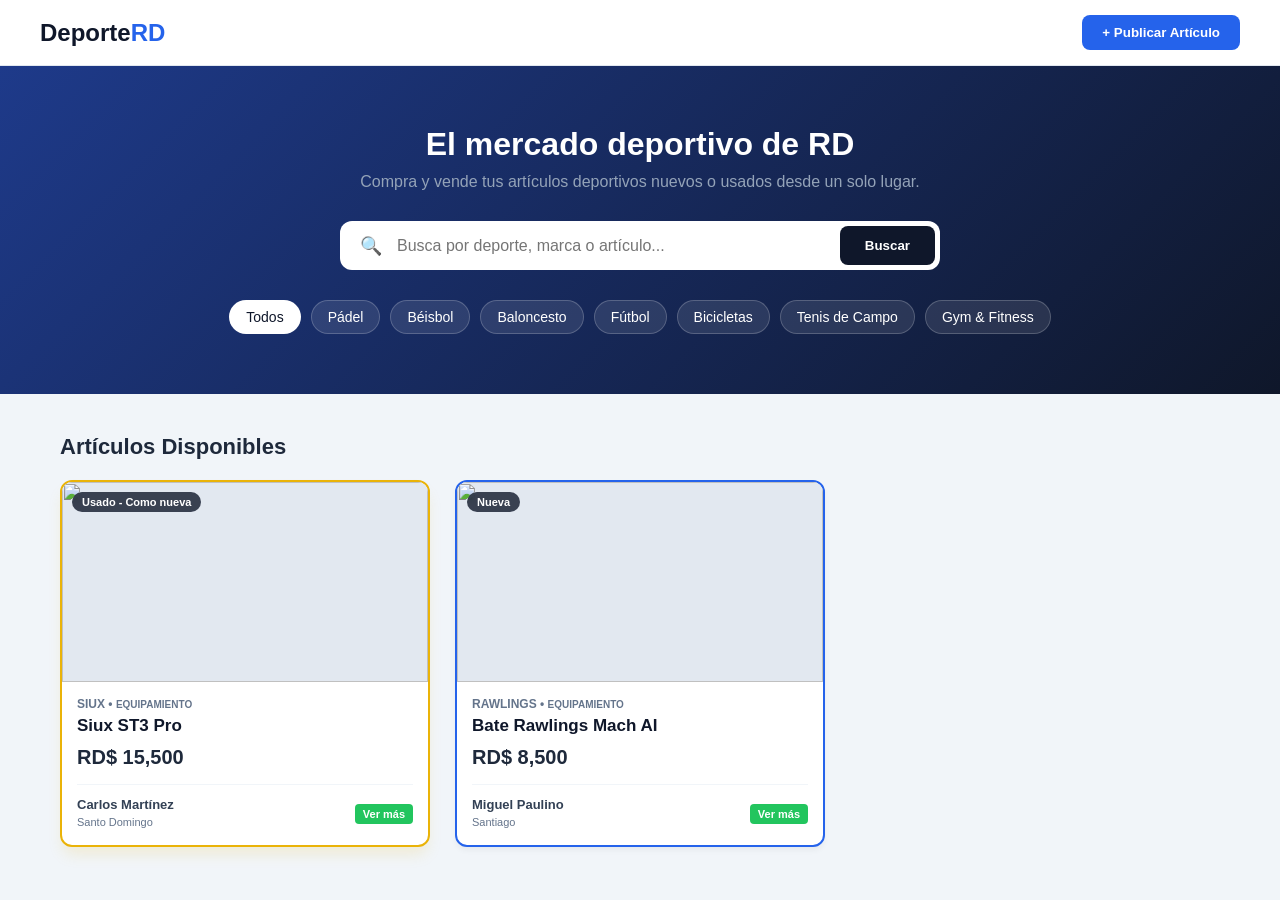
==== commit b5fc0f99: "Add files via upload" ====
--- a/index.html
+++ b/index.html
@@ -35,17 +35,48 @@
                 <button class="tag-btn" data-cat="Baloncesto">Baloncesto</button>
                 <button class="tag-btn" data-cat="Fútbol">Fútbol</button>
                 <button class="tag-btn" data-cat="Bicicletas">Bicicletas</button>
+                <button class="tag-btn" data-cat="Tenis">Tenis de Campo</button>
                 <button class="tag-btn" data-cat="Gym & Fitness">Gym & Fitness</button>
-                <button class="tag-btn" data-cat="Tenis">Tenis de Campo</button>
             </div>
         </div>
     </header>
 
     <main class="main-content">
-        <h2 class="section-title">Artículos Destacados</h2>
-        <div class="products-grid" id="productsGrid">
-            </div>
+        <h2 class="section-title">Artículos Disponibles</h2>
+        <div class="products-grid" id="productsGrid"></div>
     </main>
+
+    <div class="modal-overlay" id="modalDetalle" style="display: none;">
+        <div class="modal-card" style="max-width: 500px;">
+            <button class="btn-close" id="btnCerrarDetalle">&times;</button>
+            
+            <div class="detalle-layout">
+                <div class="detalle-galeria">
+                    <div class="detalle-foto-principal">
+                        <img id="det-img-main" src="" alt="Foto Principal">
+                    </div>
+                    <div class="detalle-miniaturas" id="det-mini-grid">
+                        </div>
+                </div>
+
+                <div class="info-box">
+                    <h2 id="det-titulo">Título del Artículo</h2>
+                    <p class="precio" id="det-precio">RD$ 0</p>
+                    
+                    <div class="meta-grid">
+                        <div class="meta-item">Marca: <strong id="det-marca">-</strong></div>
+                        <div class="meta-item">Condición: <strong id="det-condicion">-</strong></div>
+                        <div class="meta-item">Vendedor: <strong id="det-vendedor">-</strong></div>
+                        <div class="meta-item">Ubicación: <strong id="det-provincia">-</strong></div>
+                    </div>
+
+                    <a id="det-whatsapp-link" href="#" target="_blank" class="btn-whatsapp" style="display:block; text-align:center; padding:12px; font-size:15px; margin-top:10px;">
+                        💬 Contactar por WhatsApp
+                    </a>
+                </div>
+            </div>
+        </div>
+    </div>
 
     <div class="modal-overlay" id="modalPublicar" style="display: none;">
         <div class="modal-card">
@@ -55,47 +86,39 @@
                 <div class="step-indicator active" id="ind-1"><span>1</span> Vendedor</div>
                 <div class="step-indicator" id="ind-2"><span>2</span> Artículo</div>
                 <div class="step-indicator" id="ind-3"><span>3</span> Multimedia</div>
-                <div class="step-indicator" id="ind-4"><span>4</span> Plan y Pago</div>
+                <div class="step-indicator" id="ind-4"><span>4</span> Pago</div>
             </div>
 
             <form id="flujoPublicarForm">
                 
                 <div id="step-vendedor" class="step-content active">
                     <h3 class="step-title">Información del Vendedor</h3>
-                    <p class="step-subtitle">Introduce tus datos de contacto para que los compradores te escriban directamente.</p>
-                    
+                    <p class="step-subtitle">Introduce tus datos de contacto para los compradores.</p>
                     <div id="error-step-1" class="error-banner-inline" style="display: none;"></div>
-
                     <div class="form-group">
-                        <label for="formVendedor">Nombre Completo *</label>
+                        <label>Nombre Completo *</label>
                         <input type="text" id="formVendedor" placeholder="Ej. Juan Pérez">
                     </div>
-
-                    <div class="form-row">
-                        <div class="form-group">
-                            <label for="formWhatsapp">WhatsApp / Celular (Sin guiones) *</label>
+                    <div class="form-row">
+                        <div class="form-group">
+                            <label>WhatsApp (Sin guiones) *</label>
                             <input type="tel" id="formWhatsapp" placeholder="Ej. 8095551111">
                         </div>
                         <div class="form-group">
-                            <label for="formProvincia">Provincia / Localización *</label>
+                            <label>Provincia / Localización *</label>
                             <select id="formProvincia">
-                                <option value="Santo Domingo">Santo Domingo (DN)</option>
+                                <option value="Santo Domingo">Santo Domingo</option>
                                 <option value="Santiago">Santiago</option>
-                                <option value="La Altagracia">La Altagracia (Bávaro / Punta Cana)</option>
+                                <option value="La Altagracia">La Altagracia</option>
                                 <option value="San Cristóbal">San Cristóbal</option>
                                 <option value="La Romana">La Romana</option>
-                                <option value="Puerto Plata">Puerto Plata</option>
-                                <option value="San Pedro de Macorís">San Pedro de Macorís</option>
-                                <option value="Duarte">Duarte (San Francisco)</option>
                             </select>
                         </div>
                     </div>
-
                     <div class="form-group">
-                        <label for="formEmail">Correo Electrónico *</label>
-                        <input type="email" id="formEmail" placeholder="Ej. tu-correo@gmail.com">
-                    </div>
-
+                        <label>Correo Electrónico *</label>
+                        <input type="email" id="formEmail" placeholder="tu-correo@gmail.com">
+                    </div>
                     <div class="step-actions" style="justify-content: flex-end;">
                         <button type="button" class="btn-next" id="btnPasarAlPaso2">Siguiente Paso →</button>
                     </div>
@@ -103,47 +126,36 @@
 
                 <div id="step-articulo" class="step-content">
                     <h3 class="step-title">Detalles del Artículo Deportivo</h3>
-                    <p class="step-subtitle">Todos los campos técnicos son estrictamente obligatorios.</p>
-                    
                     <div id="error-step-2" class="error-banner-inline" style="display: none;"></div>
-
-                    <div class="form-row">
-                        <div class="form-group">
-                            <label for="formCategoria">Deporte Principal *</label>
-                            <select id="formCategoria">
-                                </select>
-                        </div>
-                        <div class="form-group">
-                            <label for="formTipo">Tipo de Artículo *</label>
-                            <select id="formTipo" disabled>
-                                <option value="">-- Elige primero el deporte --</option>
-                            </select>
-                        </div>
-                    </div>
-
-                    <div class="form-row">
-                        <div class="form-group">
-                            <label for="formMarca">Marca *</label>
-                            <select id="formMarca" disabled>
-                                <option value="">-- Elige primero la marca --</option>
-                            </select>
-                        </div>
-                        <div class="form-group">
-                            <label for="formModelo">Modelo *</label>
-                            <select id="formModelo" disabled>
-                                <option value="">-- Elige primero la marca --</option>
-                            </select>
-                        </div>
-                    </div>
-
+                    <div class="form-row">
+                        <div class="form-group">
+                            <label>Deporte Principal *</label>
+                            <select id="formCategoria"></select>
+                        </div>
+                        <div class="form-group">
+                            <label>Tipo de Artículo *</label>
+                            <select id="formTipo" disabled><option value="">-- Elige Deporte --</option></select>
+                        </div>
+                    </div>
+                    <div class="form-row">
+                        <div class="form-group">
+                            <label>Marca *</label>
+                            <select id="formMarca" disabled><option value="">-- Elige Tipo --</option></select>
+                        </div>
+                        <div class="form-group">
+                            <label>Modelo *</label>
+                            <select id="formModelo" disabled><option value="">-- Elige Marca --</option></select>
+                        </div>
+                    </div>
+                    
                     <div id="wrapperModeloManual" class="campo-manual-container" style="display: none;">
-                        <label for="inputModeloManual">Especifica la marca o modelo de forma manual aquí: *</label>
+                        <label>Especifica la marca/modelo de forma manual: *</label>
                         <input type="text" id="inputModeloManual" placeholder="Escribe el modelo exacto...">
                     </div>
 
                     <div class="form-row">
                         <div class="form-group">
-                            <label for="formCondicion">Condición *</label>
+                            <label>Condición *</label>
                             <select id="formCondicion">
                                 <option value="Nueva">Nueva</option>
                                 <option value="Usado - Como nueva">Usado - Como nueva</option>
@@ -152,13 +164,10 @@
                             </select>
                         </div>
                         <div class="form-group">
-                            <label for="formPrecio">Precio (RD$) *</label>
+                            <label>Precio (RD$) *</label>
                             <input type="number" id="formPrecio" placeholder="Ej. 14500">
                         </div>
                     </div>
-
-                    <input type="hidden" id="formTitulo" value="">
-
                     <div class="step-actions">
                         <button type="button" class="btn-prev" id="btnVolverAlPaso1">← Atrás</button>
                         <button type="button" class="btn-next" id="btnPasarAlPaso3">Siguiente Paso →</button>
@@ -167,21 +176,16 @@
 
                 <div id="step-multimedia" class="step-content">
                     <h3 class="step-title">Fotos del Artículo</h3>
-                    <p class="step-subtitle">Sube imágenes reales de tu producto. Puedes agregar hasta 3 fotos simultáneas.</p>
-                    
+                    <p class="step-subtitle">Sube imágenes claras del producto (Máximo 3).</p>
                     <div id="error-step-3" class="error-banner-inline" style="display: none;"></div>
-
                     <div class="upload-container-modern">
-                        <label for="formImg" class="upload-zone-modern" id="dropZone">
+                        <label for="formImg" class="upload-zone-modern">
                             <span class="upload-icon-animated">📸</span>
                             <p class="upload-text-main">Haga clic aquí para <span class="upload-link">cargar fotos</span></p>
-                            <p class="upload-text-sub">Soporta un máximo de 3 imágenes claras</p>
                             <input type="file" id="formImg" accept="image/*" multiple style="display: none;">
                         </label>
-
                         <div id="previewMultiGrid" class="preview-multi-grid"></div>
                     </div>
-
                     <div class="step-actions">
                         <button type="button" class="btn-prev" id="btnVolverAlPaso2">← Atrás</button>
                         <button type="button" class="btn-next" id="btnPasarAlPaso4">Siguiente Paso →</button>
@@ -189,18 +193,16 @@
                 </div>
 
                 <div id="step-pago" class="step-content">
-                    <h3 class="step-title">Selecciona un Plan de Exposición</h3>
-                    <p class="step-subtitle">Tu anuncio requiere validación manual. Selecciona cómo deseas posicionarlo.</p>
-                    
+                    <h3 class="step-title">Selecciona tu Plan de Exposición</h3>
                     <div id="error-step-4" class="error-banner-inline" style="display: none;"></div>
-
+                    
                     <div class="planes-selector-grid">
                         <label class="plan-card-opt border-regular">
                             <input type="radio" name="planRadio" value="Básico" data-price="1500" checked>
                             <div class="plan-card-inner">
                                 <span class="p-badge regular">Estándar</span>
                                 <h4>Anuncio Básico</h4>
-                                <p>Publicación estándar visible en el feed regular de búsquedas por 30 días.</p>
+                                <p>Visible en el feed regular por 30 días.</p>
                                 <p class="p-price">RD$ 1,500</p>
                             </div>
                         </label>
@@ -210,7 +212,7 @@
                             <div class="plan-card-inner">
                                 <span class="p-badge destacado">Recomendado</span>
                                 <h4>Anuncio Destacado</h4>
-                                <p>Borde azul premium y mejor visibilidad en los resultados de búsquedas filtradas.</p>
+                                <p>Borde azul premium y mayor empuje en búsquedas.</p>
                                 <p class="p-price">RD$ 2,500</p>
                             </div>
                         </label>
@@ -220,26 +222,26 @@
                             <div class="plan-card-inner">
                                 <span class="p-badge premium">Máximo Alcance</span>
                                 <h4>Anuncio Premium 🔥</h4>
-                                <p>Marco dorado brillante, fijado arriba de la portada principal y prioridad absoluta en búsquedas.</p>
+                                <p>Fijado al tope con marco dorado brillante.</p>
                                 <p class="p-price">RD$ 4,000</p>
                             </div>
                         </label>
                     </div>
 
-                    <div style="background: #f8fafc; border: 1px solid #e2e8f0; padding: 15px; border-radius: 10px; margin: 20px 0; text-align: left;">
-                        <h4 style="font-size: 14px; margin-bottom: 5px; color: #0f172a;">Banco Popular Dominicano</h4>
-                        <p style="font-size: 13px; color: #475569;">Cuenta Corriente: <strong>834211904</strong></p>
-                        <p style="font-size: 13px; color: #475569;">Titular: <strong>DeporteRD S.R.L.</strong></p>
-                    </div>
-
-                    <div class="form-group" style="text-align: left;">
-                        <label for="formComprobante">Adjuntar Comprobante de Pago (Foto / Captura) *</label>
+                    <div style="background: #f8fafc; border: 1px solid #e2e8f0; padding: 15px; border-radius: 10px; margin: 15px 0;">
+                        <h4 style="font-size: 13px;">Banco Popular Dominicano</h4>
+                        <p style="font-size: 12px; color: #475569;">Cuenta Corriente: <strong>834211904</strong></p>
+                        <p style="font-size: 12px; color: #475569;">Titular: <strong>DeporteRD S.R.L.</strong></p>
+                    </div>
+                    
+                    <div class="form-group">
+                        <label>Adjuntar Comprobante de Pago *</label>
                         <input type="file" id="formComprobante" accept="image/*">
                     </div>
 
                     <div class="step-actions">
                         <button type="button" class="btn-prev" id="btnVolverAlPaso3">← Atrás</button>
-                        <button type="submit" class="btn-finalizar" id="btnSubmitFinal">Publicar y Pagar (<span id="montoFinalLabel">RD$ 1,500</span>)</button>
+                        <button type="submit" class="btn-finalizar">Publicar y Pagar (<span id="montoFinalLabel">RD$ 1,500</span>)</button>
                     </div>
                 </div>
 
@@ -248,13 +250,11 @@
     </div>
 
     <div class="modal-overlay" id="modalExitoNativo" style="display: none; z-index: 2000;">
-        <div class="modal-card" style="max-width: 450px; text-align: center; padding: 35px 25px;">
-            <div style="font-size: 55px; margin-bottom: 15px;">🎉</div>
-            <h3 style="font-size: 22px; font-weight: bold; margin-bottom: 10px; color: #0f172a;">¡Anuncio enviado a revisión!</h3>
-            <p style="font-size: 14px; color: #475569; line-height: 1.5; margin-bottom: 25px;">
-                Tu comprobante de pago ha sido registrado. Nuestro equipo (**DeporteRD**) validará la transferencia en un plazo de **5 a 15 minutos** en nuestro banco y tu anuncio se activará automáticamente en la portada principal. ¡Gracias!
-            </p>
-            <button type="button" class="btn-finalizar" id="btnCerrarExito" style="width: 100%; padding: 12px;">Entendido</button>
+        <div class="modal-card" style="max-width: 400px; text-align: center; padding: 30px;">
+            <div style="font-size: 50px; margin-bottom: 10px;">🎉</div>
+            <h3>¡Anuncio enviado!</h3>
+            <p style="font-size: 13px; color: #475569; margin: 15px 0;">DeporteRD validará tu transferencia en 5 a 15 minutos.</p>
+            <button type="button" class="btn-finalizar" id="btnCerrarExito" style="width:100%;">Entendido</button>
         </div>
     </div>
 
--- a/styles.css
+++ b/styles.css
@@ -168,12 +168,18 @@
     display: flex;
     flex-direction: column;
     position: relative;
+    cursor: pointer;
+    transition: transform 0.2s, box-shadow 0.2s;
+}
+
+.product-card:hover {
+    transform: translateY(-4px);
+    box-shadow: 0 10px 15px -3px rgba(0,0,0,0.1);
 }
 
 .card-premium { border: 2.5px solid #eab308; box-shadow: 0 10px 15px -3px rgba(234, 179, 8, 0.15); }
 .card-destacado { border: 2px solid #2563eb; }
 
-/* Sistema de carrusel/puntos básico para las fotos en la tarjeta */
 .card-img-container {
     position: relative;
     width: 100%;
@@ -202,7 +208,6 @@
     z-index: 2;
 }
 
-/* Botón flotante para borrar publicaciones */
 .btn-eliminar-anuncio {
     position: absolute;
     top: 10px;
@@ -312,7 +317,61 @@
 .btn-close {
     position: absolute; top: 15px; right: 15px;
     font-size: 24px; background: none; border: none; cursor: pointer; color: #64748b;
-}
+    z-index: 10;
+}
+
+/* MODAL DETALLES ESPECÍFICO */
+.detalle-layout {
+    display: flex;
+    flex-direction: column;
+    gap: 20px;
+    margin-top: 15px;
+}
+
+.detalle-galeria {
+    display: flex;
+    flex-direction: column;
+    gap: 10px;
+}
+
+.detalle-foto-principal {
+    width: 100%;
+    height: 320px;
+    border-radius: 12px;
+    overflow: hidden;
+    background: #cbd5e1;
+}
+
+.detalle-foto-principal img {
+    width: 100%;
+    height: 100%;
+    object-fit: cover;
+}
+
+.detalle-miniaturas {
+    display: grid;
+    grid-template-columns: repeat(3, 1fr);
+    gap: 10px;
+}
+
+.detalle-miniaturas img {
+    width: 100%;
+    height: 70px;
+    object-fit: cover;
+    border-radius: 6px;
+    cursor: pointer;
+    border: 2px solid transparent;
+}
+
+.detalle-miniaturas img.active {
+    border-color: #2563eb;
+}
+
+.info-box h2 { font-size: 24px; font-weight: 700; margin-bottom: 5px; }
+.info-box .precio { font-size: 26px; font-weight: 800; color: #2563eb; margin: 10px 0; }
+.meta-grid { display: grid; grid-template-columns: 1fr 1fr; gap: 10px; margin: 15px 0; background: #f8fafc; padding: 12px; border-radius: 8px; }
+.meta-item { font-size: 13px; color: #475569; }
+.meta-item strong { color: #0f172a; }
 
 /* BARRA DE PROGRESO */
 .progress-steps-bar {
@@ -348,7 +407,6 @@
 }
 input:focus, select:focus { border-color: #2563eb; box-shadow: 0 0 0 3px rgba(37,99,235,0.1); }
 
-/* Campo manual de modelo integrado */
 .campo-manual-container {
     background: #f8fafc;
     border: 1px solid #cbd5e1;
@@ -379,7 +437,7 @@
 .border-destacado:has(input:checked) { border-color: #2563eb; background: #f0f9ff; }
 .border-premium:has(input:checked) { border-color: #eab308; background: #fefce8; }
 
-/* === BANNERS DE ERROR INLINE === */
+/* BANNERS DE ERROR INLINE */
 .error-banner-inline {
     background: #fef2f2;
     border: 1px solid #fecaca;
@@ -395,11 +453,7 @@
     animation: shakeAnimate 0.3s ease;
 }
 
-.error-banner-inline::before {
-    content: "⚠️ ";
-    margin-right: 8px;
-    font-size: 16px;
-}
+.error-banner-inline::before { content: "⚠️ "; margin-right: 8px; font-size: 16px; }
 
 @keyframes shakeAnimate {
     0%, 100% { transform: translateX(0); }
@@ -407,91 +461,20 @@
     75% { transform: translateX(4px); }
 }
 
-/* === MULTI-IMAGE DRAG & DROP & PREVIEW === */
-.upload-container-modern {
-    width: 100%;
-}
-
-.upload-zone-modern {
-    border: 2px dashed #cbd5e1;
-    background: #f8fafc;
-    border-radius: 12px;
-    padding: 25px 20px;
-    text-align: center;
-    cursor: pointer;
-    transition: all 0.2s ease-in-out;
-    margin-bottom: 15px;
-}
-
-.upload-zone-modern:hover {
-    border-color: #2563eb;
-    background: #f0fdf4;
-}
-
-.upload-icon-animated {
-    font-size: 35px;
-    display: inline-block;
-    margin-bottom: 5px;
-}
-
-.upload-text-main {
-    color: #334155;
-    font-size: 14px;
-    font-weight: 500;
-}
-
-.upload-text-sub {
-    color: #64748b;
-    font-size: 12px;
-}
-
-/* Contenedor de cuadricula de previsualizaciones */
-.preview-multi-grid {
-    display: grid;
-    grid-template-columns: repeat(3, 1fr);
-    gap: 12px;
-    margin-top: 15px;
-}
-
-.modern-preview-card {
-    position: relative;
-    width: 100%;
-    height: 130px;
-    border-radius: 8px;
-    overflow: hidden;
-    box-shadow: 0 4px 6px rgba(0,0,0,0.1);
-    background: #e2e8f0;
-    animation: fadeInAnimate 0.3s ease;
-}
-
-.modern-preview-card img {
-    width: 100%;
-    height: 100%;
-    object-fit: cover;
-}
-
-.btn-delete-image-floating {
-    position: absolute;
-    top: 6px;
-    right: 6px;
-    width: 26px;
-    height: 26px;
-    background: rgba(255, 255, 255, 0.9);
-    border: none;
-    border-radius: 50%;
-    display: flex;
-    align-items: center;
-    justify-content: center;
-    cursor: pointer;
-    box-shadow: 0 2px 4px rgba(0, 0, 0, 0.2);
-    z-index: 10;
-    font-size: 12px;
-}
-
-.btn-delete-image-floating:hover {
-    background: #ef4444;
-    color: white;
-}
+/* MULTI-IMAGE */
+.upload-container-modern { width: 100%; }
+.upload-zone-modern { border: 2px dashed #cbd5e1; background: #f8fafc; border-radius: 12px; padding: 25px 20px; text-align: center; cursor: pointer; transition: all 0.2s ease-in-out; margin-bottom: 15px; }
+.upload-zone-modern:hover { border-color: #2563eb; background: #f0fdf4; }
+.upload-icon-animated { font-size: 35px; display: inline-block; margin-bottom: 5px; }
+.upload-text-main { color: #334155; font-size: 14px; font-weight: 500; }
+.upload-link { color: #2563eb; text-decoration: underline; }
+.upload-text-sub { color: #64748b; font-size: 12px; }
+
+.preview-multi-grid { display: grid; grid-template-columns: repeat(3, 1fr); gap: 12px; margin-top: 15px; }
+.modern-preview-card { position: relative; width: 100%; height: 130px; border-radius: 8px; overflow: hidden; box-shadow: 0 4px 6px rgba(0,0,0,0.1); background: #e2e8f0; animation: fadeInAnimate 0.3s ease; }
+.modern-preview-card img { width: 100%; height: 100%; object-fit: cover; }
+.btn-delete-image-floating { position: absolute; top: 6px; right: 6px; width: 26px; height: 26px; background: rgba(255, 255, 255, 0.9); border: none; border-radius: 50%; display: flex; align-items: center; justify-content: center; cursor: pointer; box-shadow: 0 2px 4px rgba(0, 0, 0, 0.2); z-index: 10; font-size: 12px; }
+.btn-delete-image-floating:hover { background: #ef4444; color: white; }
 
 @keyframes fadeInAnimate {
     from { opacity: 0; transform: scale(0.95); }
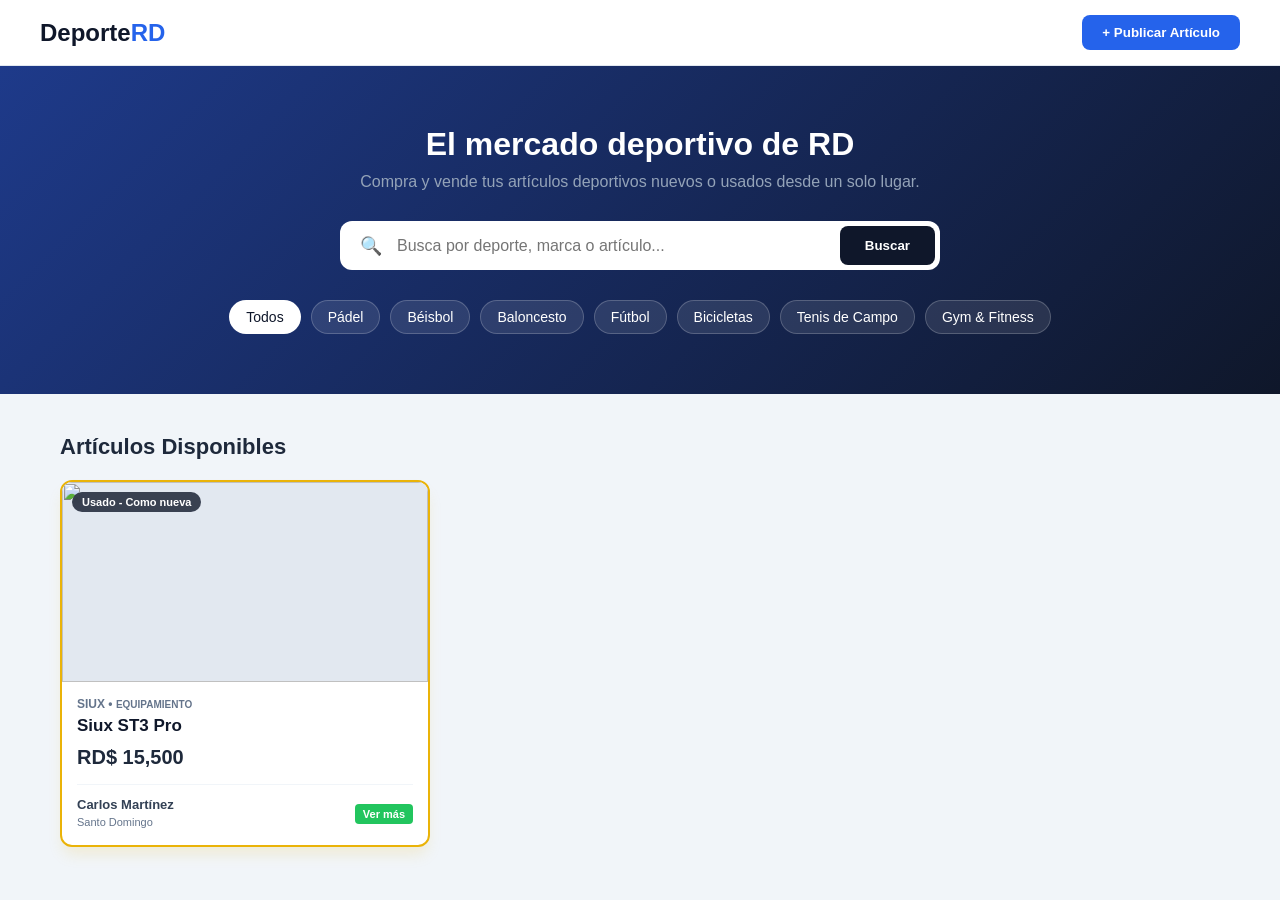
==== commit 690c5e95: "Add files via upload" ====
--- a/index.html
+++ b/index.html
@@ -259,5 +259,24 @@
     </div>
 
     <script src="app.js"></script>
+<div id="modalExitoPropio" class="modal-overlay" style="display: none; position: fixed; top: 0; left: 0; width: 100%; height: 100%; background: rgba(15, 23, 42, 0.6); backdrop-filter: blur(4px); z-index: 10000; align-items: center; justify-content: center;">
+    <div style="background: #ffffff; padding: 32px; border-radius: 16px; max-width: 420px; width: 90%; text-align: center; box-shadow: 0 20px 25px -5px rgba(0, 0, 0, 0.1), 0 10px 10px -5px rgba(0, 0, 0, 0.04); border: 1px solid #e2e8f0; animation: modalFadeIn 0.3s ease-out;">
+        <div style="font-size: 48px; margin-bottom: 16px;">✨</div>
+        <h3 style="color: #0f172a; font-size: 20px; font-weight: 700; margin-bottom: 12px; font-family: system-ui, sans-serif;">¡Anuncio enviado a revisión!</h3>
+        <p style="color: #64748b; font-size: 14px; line-height: 1.6; margin-bottom: 24px; font-family: system-ui, sans-serif;">
+            Tu comprobante de pago ha sido registrado de forma segura. Nuestro equipo validará la transferencia en un plazo de 5 a 15 minutos.
+        </p>
+        <button id="btnCerrarExitoPropio" style="background: #0066ff; color: #ffffff; border: none; padding: 12px 24px; font-size: 14px; font-weight: 600; border-radius: 8px; cursor: pointer; width: 100%; transition: background 0.2s;">
+            Entendido
+        </button>
+    </div>
+</div>
+
+<style>
+@keyframes modalFadeIn {
+    from { opacity: 0; transform: scale(0.95); }
+    to { opacity: 1; transform: scale(1); }
+}
+</style>
 </body>
 </html>
